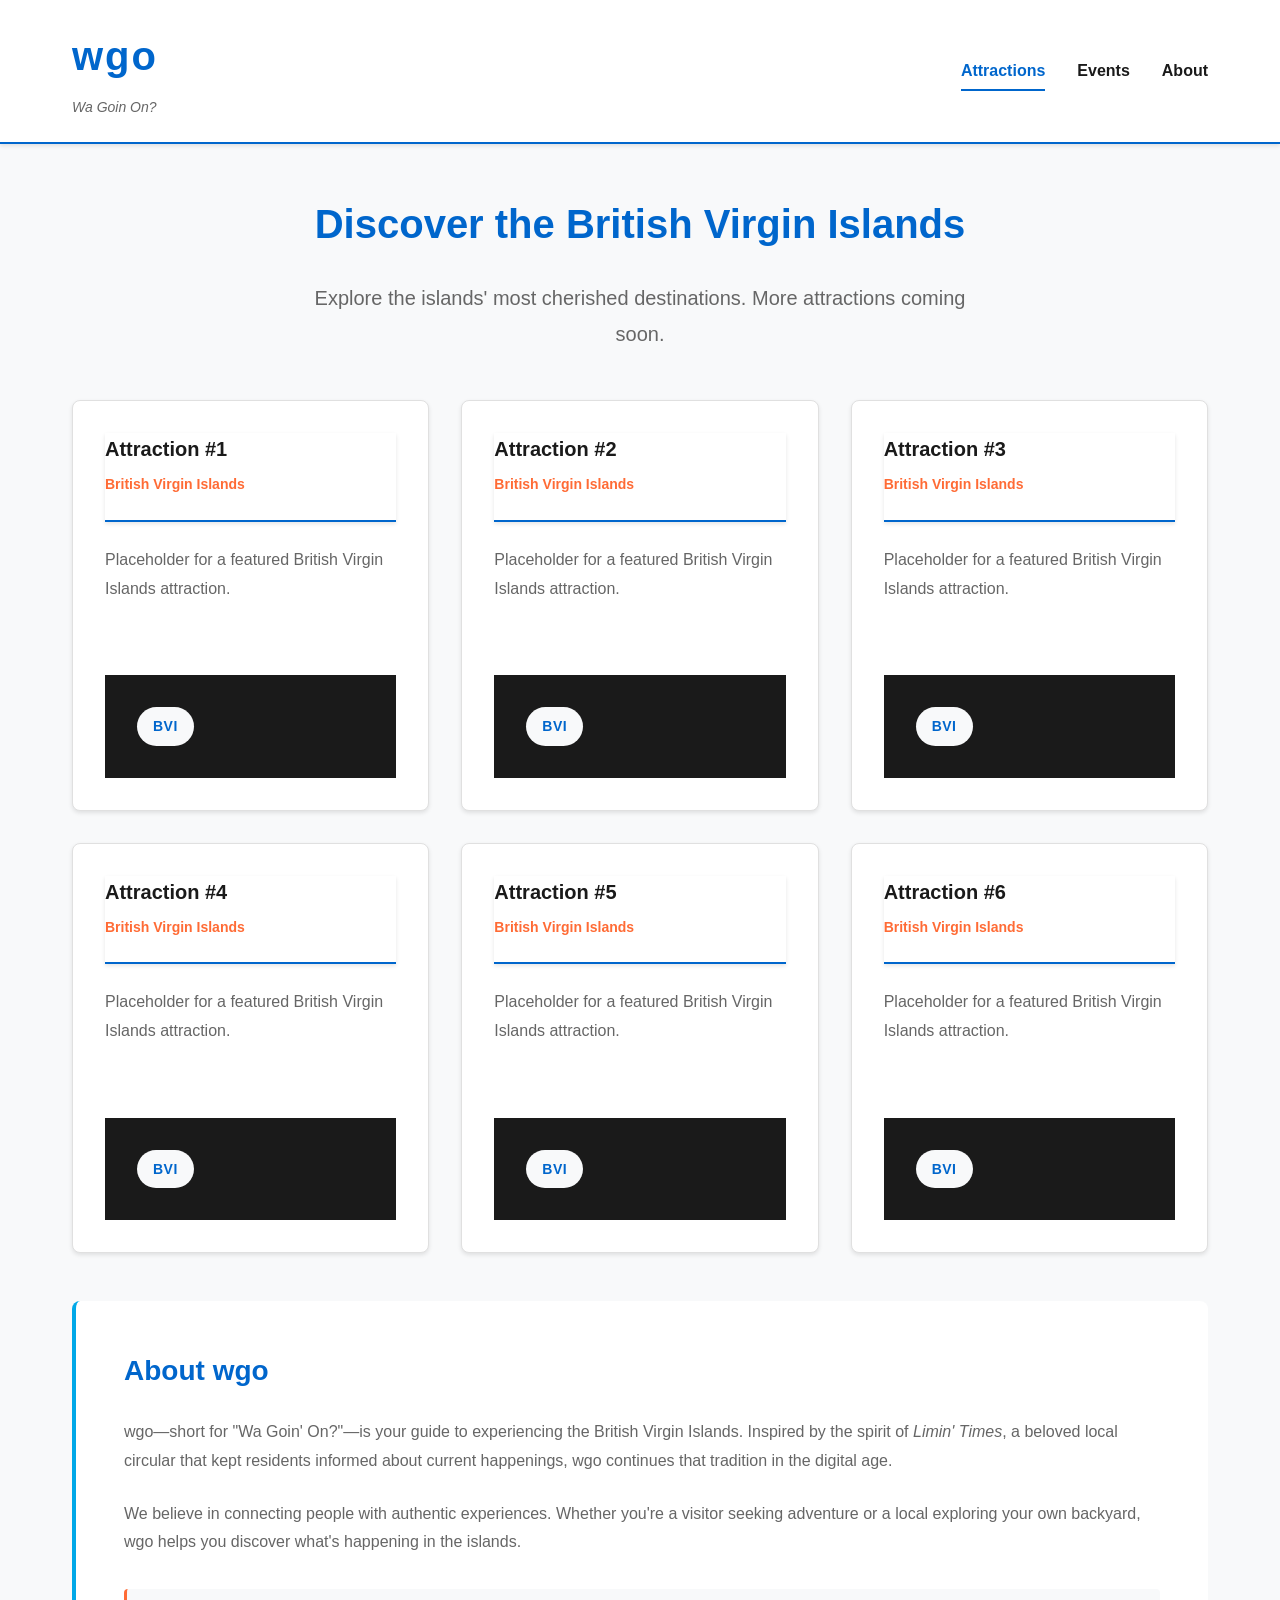
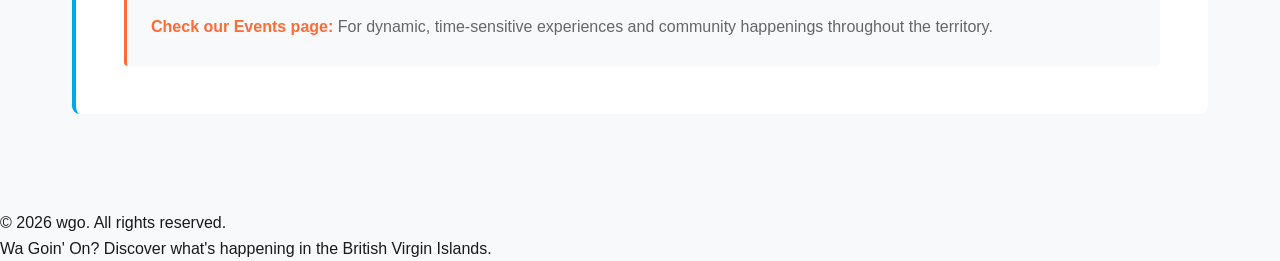
==== attractions.html @ 93daf32e "[Feature] Add bulletin board grid styling. [Refactor] Format HTML and CSS. [Docs] Add documentation " ====
<!DOCTYPE html>
<html lang="en">

<head>
  <meta charset="UTF-8">
  <meta name="viewport" content="width=device-width, initial-scale=1.0">
  <meta name="description"
    content="Wa Goin' On? Discover where to go next in The Virgin Islands.">
  <title>Where You Wan Go?</title>
  <link rel="stylesheet" href="styles.css">
</head>

<body>
  <header role="banner">
    <div class="header-container">
      <div class="branding">
        <h1>wgo</h1>
        <p class="tagline">Wa Goin On?</p>
      </div>
      <nav role="navigation" aria-label="Main navigation">
        <ul>
          <li><a href="#attractions" class="active">Attractions</a></li>
          <li><a href="index.html">Events</a></li>
          <li><a href="#about">About</a></li>
        </ul>
      </nav>
    </div>
  </header>

  <main>
    <section id="attractions" aria-labelledby="attractions-heading">
      <div class="section-header">
        <h2 id="attractions-heading">Discover the British Virgin Islands</h2>
        <p class="section-intro">Explore the islands' most cherished destinations. More attractions coming soon.</p>
      </div>

      <div class="articles-grid">
        <article class="attraction-card">
          <header>
            <h3>Attraction #1</h3>
            <p class="location">British Virgin Islands</p>
          </header>
          <p class="description">Placeholder for a featured British Virgin Islands attraction.</p>
          <footer class="card-meta">
            <span class="category">BVI</span>
          </footer>
        </article>

        <article class="attraction-card">
          <header>
            <h3>Attraction #2</h3>
            <p class="location">British Virgin Islands</p>
          </header>
          <p class="description">Placeholder for a featured British Virgin Islands attraction.</p>
          <footer class="card-meta">
            <span class="category">BVI</span>
          </footer>
        </article>

        <article class="attraction-card">
          <header>
            <h3>Attraction #3</h3>
            <p class="location">British Virgin Islands</p>
          </header>
          <p class="description">Placeholder for a featured British Virgin Islands attraction.</p>
          <footer class="card-meta">
            <span class="category">BVI</span>
          </footer>
        </article>

        <article class="attraction-card">
          <header>
            <h3>Attraction #4</h3>
            <p class="location">British Virgin Islands</p>
          </header>
          <p class="description">Placeholder for a featured British Virgin Islands attraction.</p>
          <footer class="card-meta">
            <span class="category">BVI</span>
          </footer>
        </article>

        <article class="attraction-card">
          <header>
            <h3>Attraction #5</h3>
            <p class="location">British Virgin Islands</p>
          </header>
          <p class="description">Placeholder for a featured British Virgin Islands attraction.</p>
          <footer class="card-meta">
            <span class="category">BVI</span>
          </footer>
        </article>

        <article class="attraction-card">
          <header>
            <h3>Attraction #6</h3>
            <p class="location">British Virgin Islands</p>
          </header>
          <p class="description">Placeholder for a featured British Virgin Islands attraction.</p>
          <footer class="card-meta">
            <span class="category">BVI</span>
          </footer>
        </article>
      </div>
    </section>

    <section id="about" aria-labelledby="about-heading" class="about-section">
      <div class="about-content">
        <h2 id="about-heading">About wgo</h2>
        <p>wgo—short for "Wa Goin' On?"—is your guide to experiencing the British Virgin Islands. Inspired by the spirit
          of <em>Limin' Times</em>, a beloved local circular that kept residents informed about current happenings, wgo
          continues that tradition in the digital age.</p>
        <p>We believe in connecting people with authentic experiences. Whether you're a visitor seeking adventure or a
          local exploring your own backyard, wgo helps you discover what's happening in the islands.</p>
        <p class="future-note"><strong>Check our Events page:</strong> For dynamic, time-sensitive experiences and
          community happenings throughout the territory.</p>
      </div>
    </section>
  </main>

  <footer role="contentinfo">
    <div class="footer-content">
      <p>&copy; 2026 wgo. All rights reserved.</p>
      <p class="footer-note">Wa Goin' On? Discover what's happening in the British Virgin Islands.</p>
    </div>
  </footer>
</body>

</html>
---- styles.css ----
/* ============================================
   WGO - Attractions Blog Hub
   Accessible, Semantic HTML Styling
   ============================================ */

:root {
  --primary-color: #0066cc;
  --secondary-color: #00a8e8;
  --accent-color: #ff6b35;
  --bg-light: #f8f9fa;
  --bg-white: #ffffff;
  --text-dark: #1a1a1a;
  --text-muted: #666666;
  --border-color: #e0e0e0;
  --shadow-sm: 0 2px 4px rgba(0, 0, 0, 0.1);
  --shadow-md: 0 4px 8px rgba(0, 0, 0, 0.15);
  --transition: all 0.3s ease;

  --spacing-xs: 0.5rem;
  --spacing-sm: 1rem;
  --spacing-md: 1.5rem;
  --spacing-lg: 2rem;
  --spacing-xl: 3rem;

  --font-size-sm: 0.875rem;
  --font-size-base: 1rem;
  --font-size-lg: 1.25rem;
  --font-size-xl: 1.75rem;
  --font-size-2xl: 2.5rem;

  --breakpoint-sm: 480px;
  --breakpoint-md: 768px;
  --breakpoint-lg: 1024px;
  --breakpoint-xl: 1440px;
}

/* ============================================
   GLOBAL RESET & BASE STYLES
   ============================================ */

*,
*::before,
*::after {
  margin: 0;
  padding: 0;
  box-sizing: border-box;
}

html {
  scroll-behavior: smooth;
}

body {
  font-family: -apple-system, BlinkMacSystemFont, "Segoe UI", Roboto, "Helvetica Neue", Arial, sans-serif;
  font-size: var(--font-size-base);
  line-height: 1.6;
  color: var(--text-dark);
  background-color: var(--bg-light);
}

/* Focus visible for keyboard navigation (accessibility) */
:focus-visible {
  outline: 3px solid var(--accent-color);
  outline-offset: 2px;
}

/* ============================================
   HEADER & NAVIGATION
   ============================================ */

header {
  background-color: var(--bg-white);
  border-bottom: 2px solid var(--primary-color);
  position: sticky;
  top: 0;
  z-index: 100;
  box-shadow: var(--shadow-sm);
}

.header-container {
  max-width: 1200px;
  margin: 0 auto;
  padding: var(--spacing-md) var(--spacing-lg);
  display: flex;
  justify-content: space-between;
  align-items: center;
  gap: var(--spacing-xl);
}

.branding h1 {
  font-size: var(--font-size-2xl);
  color: var(--primary-color);
  font-weight: 800;
  letter-spacing: 2px;
  margin-bottom: var(--spacing-xs);
}

.branding .tagline {
  font-size: var(--font-size-sm);
  color: var(--text-muted);
  font-style: italic;
  margin: 0;
}

nav ul {
  list-style: none;
  display: flex;
  gap: var(--spacing-lg);
  align-items: center;
}

nav a {
  text-decoration: none;
  color: var(--text-dark);
  font-weight: 600;
  transition: var(--transition);
  position: relative;
  padding: var(--spacing-xs) 0;
}

nav a:hover {
  color: var(--primary-color);
}

nav a.active {
  color: var(--primary-color);
}

nav a::after {
  content: '';
  position: absolute;
  bottom: -4px;
  left: 0;
  width: 0;
  height: 2px;
  background-color: var(--primary-color);
  transition: var(--transition);
}

nav a:hover::after,
nav a.active::after {
  width: 100%;
}

/* ============================================
   MAIN CONTENT
   ============================================ */

main {
  max-width: 1200px;
  margin: 0 auto;
  padding: var(--spacing-xl) var(--spacing-lg);

  /* ============================================
   SECTION STYLING
   ============================================ */

  section {
    margin-bottom: var(--spacing-xl);
  }

  .section-header {
    text-align: center;
    margin-bottom: var(--spacing-xl);
  }

  .section-header h2 {
    font-size: var(--font-size-2xl);
    color: var(--primary-color);
    margin-bottom: var(--spacing-md);
  }

  .section-intro {
    font-size: var(--font-size-lg);
    color: var(--text-muted);
    max-width: 700px;
    margin: 0 auto;
    line-height: 1.8;
  }

  /* ============================================
   ARTICLES GRID LAYOUT (Marketing-Focused)
   ============================================ */

  .articles-grid {
    display: grid;
    grid-template-columns: repeat(auto-fit, minmax(320px, 1fr));
    gap: var(--spacing-lg);
    margin-bottom: var(--spacing-xl);
  }

  @media (min-width: var(--breakpoint-md)) {
    .articles-grid {
      grid-template-columns: repeat(2, 1fr);
    }
  }

  @media (min-width: var(--breakpoint-lg)) {
    .articles-grid {
      grid-template-columns: repeat(3, 1fr);
    }
  }

  body.horizontal-scroll-container {
    display: flex;
    align-items: center;
    height: 100vh;
  }

  /* ============================================
   ATTRACTION CARDS
   ============================================ */

  .attraction-card {
    background-color: var(--bg-white);
    border: 1px solid var(--border-color);
    border-radius: 8px;
    padding: var(--spacing-lg);
    display: flex;
    flex-direction: column;
    transition: var(--transition);
    box-shadow: var(--shadow-sm);
    cursor: pointer;
  }

  .attraction-card:hover {
    transform: translateY(-4px);
    box-shadow: var(--shadow-md);
    border-color: var(--secondary-color);
  }

  .attraction-card header {
    border-bottom: 2px solid var(--primary-color);
    padding-bottom: var(--spacing-md);
    margin-bottom: var(--spacing-md);
  }

  .attraction-card h3 {
    font-size: var(--font-size-lg);
    color: var(--text-dark);
    margin-bottom: var(--spacing-xs);
  }

  .attraction-card .location {
    font-size: var(--font-size-sm);
    color: var(--accent-color);
    font-weight: 600;
    margin: 0;
  }

  .attraction-card .description {
    flex-grow: 1;
    color: var(--text-muted);
    margin-bottom: var(--spacing-md);
    line-height: 1.8;
  }

  .card-meta {
    display: flex;
    gap: var(--spacing-sm);
    flex-wrap: wrap;
  }

  .category {
    display: inline-block;
    background-color: var(--bg-light);
    color: var(--primary-color);
    font-size: var(--font-size-sm);
    font-weight: 600;
    padding: var(--spacing-xs) var(--spacing-sm);
    border-radius: 20px;
    text-transform: uppercase;
    letter-spacing: 0.5px;
  }

  /* ============================================
   ABOUT SECTION
   ============================================ */

  .about-section {
    background-color: var(--bg-white);
    padding: var(--spacing-xl);
    border-radius: 8px;
    border-left: 4px solid var(--secondary-color);
  }

  .about-content h2 {
    font-size: var(--font-size-xl);
    color: var(--primary-color);
    margin-bottom: var(--spacing-md);
  }

  .about-content p {
    margin-bottom: var(--spacing-md);
    line-height: 1.8;
    color: var(--text-muted);
  }

  .about-content p:last-child {
    margin-bottom: 0;
  }

  .future-note {
    background-color: var(--bg-light);
    padding: var(--spacing-md);
    border-radius: 4px;
    border-left: 3px solid var(--accent-color);
    margin-top: var(--spacing-lg);
  }

  .future-note strong {
    color: var(--accent-color);
  }

  /* ============================================
   EVENT CARDS (Events Page)
   ============================================ */

  .event-card {
    background-color: var(--bg-white);
    border: 1px solid var(--border-color);
    border-radius: 8px;
    padding: var(--spacing-lg);
    display: flex;
    flex-direction: column;
    transition: var(--transition);
    box-shadow: var(--shadow-sm);
  }

  .event-card.featured {
    border-left: 4px solid var(--accent-color);
  }

  .event-card:hover {
    transform: translateY(-4px);
    box-shadow: var(--shadow-md);
    border-color: var(--secondary-color);
  }

  .event-card header {
    border-bottom: 2px solid var(--primary-color);
    padding-bottom: var(--spacing-md);
    margin-bottom: var(--spacing-md);
  }

  .event-card .event-status {
    font-size: var(--font-size-sm);
    color: var(--accent-color);
    font-weight: 600;
    margin-bottom: var(--spacing-xs);
    text-transform: uppercase;
    letter-spacing: 0.5px;
  }

  .event-card h3 {
    font-size: var(--font-size-lg);
    color: var(--text-dark);
    margin: 0;
  }

  .event-card .description {
    flex-grow: 1;
    color: var(--text-muted);
    margin-bottom: var(--spacing-md);
    line-height: 1.8;
  }

  .feature-list {
    list-style: none;
    padding: 0;
    margin: var(--spacing-md) 0;
  }

  .feature-list li {
    padding: var(--spacing-xs) 0 var(--spacing-xs) var(--spacing-lg);
    position: relative;
    color: var(--text-muted);
  }

  .feature-list li::before {
    content: '✓';
    position: absolute;
    left: 0;
    color: var(--secondary-color);
    font-weight: bold;
  }

  /* ============================================
   SUBSCRIBE SECTION
   ============================================ */

  .subscribe-section {
    background: linear-gradient(135deg, var(--primary-color), var(--secondary-color));
    color: white;
    padding: var(--spacing-xl);
    border-radius: 8px;
    text-align: center;
    margin: var(--spacing-xl) 0;
  }

  .subscribe-content h2 {
    font-size: var(--font-size-xl);
    color: white;
    margin-bottom: var(--spacing-md);
  }

  .subscribe-content p {
    font-size: var(--font-size-lg);
    margin-bottom: var(--spacing-lg);
    opacity: 0.95;
  }

  .subscribe-form {
    display: flex;
    gap: var(--spacing-sm);
    max-width: 500px;
    margin: 0 auto;
    flex-wrap: wrap;
    justify-content: center;
  }

  .subscribe-form input {
    flex: 1;
    min-width: 200px;
    padding: var(--spacing-md);
    border: none;
    border-radius: 4px;
    font-size: var(--font-size-base);
    font-family: inherit;
  }

  .subscribe-form input:focus-visible {
    outline: 3px solid var(--accent-color);
    outline-offset: 2px;
  }

  .btn-primary {
    padding: var(--spacing-md) var(--spacing-lg);
    background-color: var(--accent-color);
    color: white;
    border: none;
    border-radius: 4px;
    font-size: var(--font-size-base);
    font-weight: 600;
    cursor: pointer;
    transition: var(--transition);
    text-transform: uppercase;
    letter-spacing: 0.5px;
  }

  .btn-primary:hover {
    background-color: #e85a2a;
    transform: translateY(-2px);
  }

  .btn-primary:active {
    transform: translateY(0);
  }

  /* Screenreader only content */
  .sr-only {
    position: absolute;
    width: 1px;
    height: 1px;
    padding: 0;
    margin: -1px;
    overflow: hidden;
    clip: rect(0, 0, 0, 0);
    white-space: nowrap;
    border-width: 0;
  }

  /* ============================================
   FOOTER
   ============================================ */

  footer {
    background-color: var(--text-dark);
    color: var(--bg-white);
    padding: var(--spacing-lg);
    margin-top: var(--spacing-xl);
    text-align: center;
  }

  .footer-content p {
    margin: var(--spacing-xs) 0;
  }

  .footer-note {
    font-size: var(--font-size-sm);
    opacity: 0.8;
    font-style: italic;
  }

  /* ============================================
   RESPONSIVE DESIGN
   ============================================ */

  @media (max-width: var(--breakpoint-md)) {
    .header-container {
      flex-direction: column;
      gap: var(--spacing-md);
      text-align: center;
    }

    nav ul {
      flex-direction: column;
      gap: var(--spacing-md);
    }

    main {
      padding: var(--spacing-lg) var(--spacing-md);
    }

    .section-header h2 {
      font-size: var(--font-size-xl);
    }

    .articles-grid {
      grid-template-columns: 1fr;
    }
  }

  .horizontal-scroll-container {
    display: flex;
    overflow-x: auto;
  }

  .horizontal-scroll-container img {
    margin-right: 15px;
    height: 60vh;
  }

  .horizontal-scroll-container::-webkit-scrollbar {
    display: none;
  }

  /* ============================================
   ACCESSIBILITY ENHANCEMENTS
   ============================================ */

  /* Skip to main content link */
  .skip-to-main {
    position: absolute;
    top: -40px;
    left: 0;
    background-color: var(--primary-color);
    color: white;
    padding: var(--spacing-sm);
    text-decoration: none;
    z-index: 100;
  }

  .skip-to-main:focus {
    top: 0;
  }

  /* Enhanced focus states */
  button:focus-visible,
  a:focus-visible {
    outline: 3px solid var(--accent-color);
    outline-offset: 2px;
  }

  /* Reduced motion preference */
  @media (prefers-reduced-motion: reduce) {
    * {
      animation-duration: 0.01ms !important;
      animation-iteration-count: 1 !important;
      transition-duration: 0.01ms !important;
    }
  }

  /* High contrast mode support */
  @media (prefers-contrast: more) {
    .attraction-card {
      border-width: 2px;
    }

    nav a {
      font-weight: 700;
    }
  }

  /* ============================================
   PRINT STYLES
   ============================================ */

  @media print {

    header,
    footer {
      display: none;
    }

    body {
      background-color: white;
    }

    .attraction-card {
      page-break-inside: avoid;
    }
  }

  /* ============================================
   BULLETIN BOARD STYLES
   ============================================ */

  .bulletin-board {
    display: grid;
    grid-template-columns: repeat(auto-fill, minmax(280px, 1fr));
    gap: var(--spacing-lg);
    margin-top: var(--spacing-lg);
  }

  .bulletin-card {
    background: linear-gradient(135deg, #ffffff 0%, #f5f7fa 100%);
    border: 3px solid var(--primary-color);
    border-radius: 8px;
    padding: 0;
    overflow: hidden;
    transition: var(--transition);
    cursor: pointer;
    display: flex;
    flex-direction: column;
    box-shadow: var(--shadow-md);
  }

  .bulletin-card:hover {
    transform: translateY(-4px);
    box-shadow: 0 8px 16px rgba(0, 102, 204, 0.2);
    border-color: var(--accent-color);
  }

  .bulletin-card .card-header {
    background: linear-gradient(90deg, var(--primary-color), var(--secondary-color));
    padding: var(--spacing-sm);
    color: white;
    display: flex;
    justify-content: space-between;
    align-items: center;
    min-height: 50px;
  }

  .bulletin-card .event-label {
    display: inline-block;
    background: var(--accent-color);
    color: white;
    padding: var(--spacing-xs) var(--spacing-sm);
    border-radius: 4px;
    font-size: var(--font-size-sm);
    font-weight: 600;
    text-transform: uppercase;
    letter-spacing: 0.5px;
  }

  .bulletin-card .card-content {
    padding: var(--spacing-md);
    flex-grow: 1;
  }

  .bulletin-card h3 {
    font-size: var(--font-size-lg);
    color: var(--text-dark);
    margin-bottom: var(--spacing-sm);
    line-height: 1.3;
  }

  .bulletin-card .event-meta {
    font-size: var(--font-size-sm);
    color: var(--text-muted);
    margin-bottom: var(--spacing-sm);
    font-weight: 500;
  }

  .bulletin-card .event-description {
    font-size: var(--font-size-sm);
    color: var(--text-dark);
    line-height: 1.5;
    margin-top: var(--spacing-sm);
  }

  .bulletin-card .card-footer {
    background-color: rgba(0, 102, 204, 0.05);
    padding: var(--spacing-sm) var(--spacing-md);
    border-top: 1px solid var(--border-color);
    display: flex;
    justify-content: space-between;
    align-items: center;
  }

  .bulletin-card .event-date {
    font-size: var(--font-size-sm);
    color: var(--text-muted);
    font-weight: 500;
  }

  .post-event-section {
    background: linear-gradient(135deg, var(--bg-light) 0%, rgba(0, 168, 232, 0.05) 100%);
    border: 2px dashed var(--primary-color);
    border-radius: 8px;
    padding: var(--spacing-xl);
    margin-top: var(--spacing-xl);
    text-align: center;
  }

  .post-event-content h2 {
    color: var(--primary-color);
    margin-bottom: var(--spacing-md);
    font-size: var(--font-size-xl);
  }

  .post-event-content p {
    margin-bottom: var(--spacing-md);
    color: var(--text-dark);
    font-size: var(--font-size-base);
  }

  .post-cta {
    color: var(--accent-color);
    font-weight: 600;
  }

  /* Bulletin Board - Tablet Responsiveness */
  @media (min-width: var(--breakpoint-md)) {
    .bulletin-board {
      grid-template-columns: repeat(auto-fill, minmax(300px, 1fr));
    }
  }

  /* Bulletin Board - Desktop Responsiveness */
  @media (min-width: var(--breakpoint-lg)) {
    .bulletin-board {
      grid-template-columns: repeat(auto-fill, minmax(320px, 1fr));
    }
  }
}
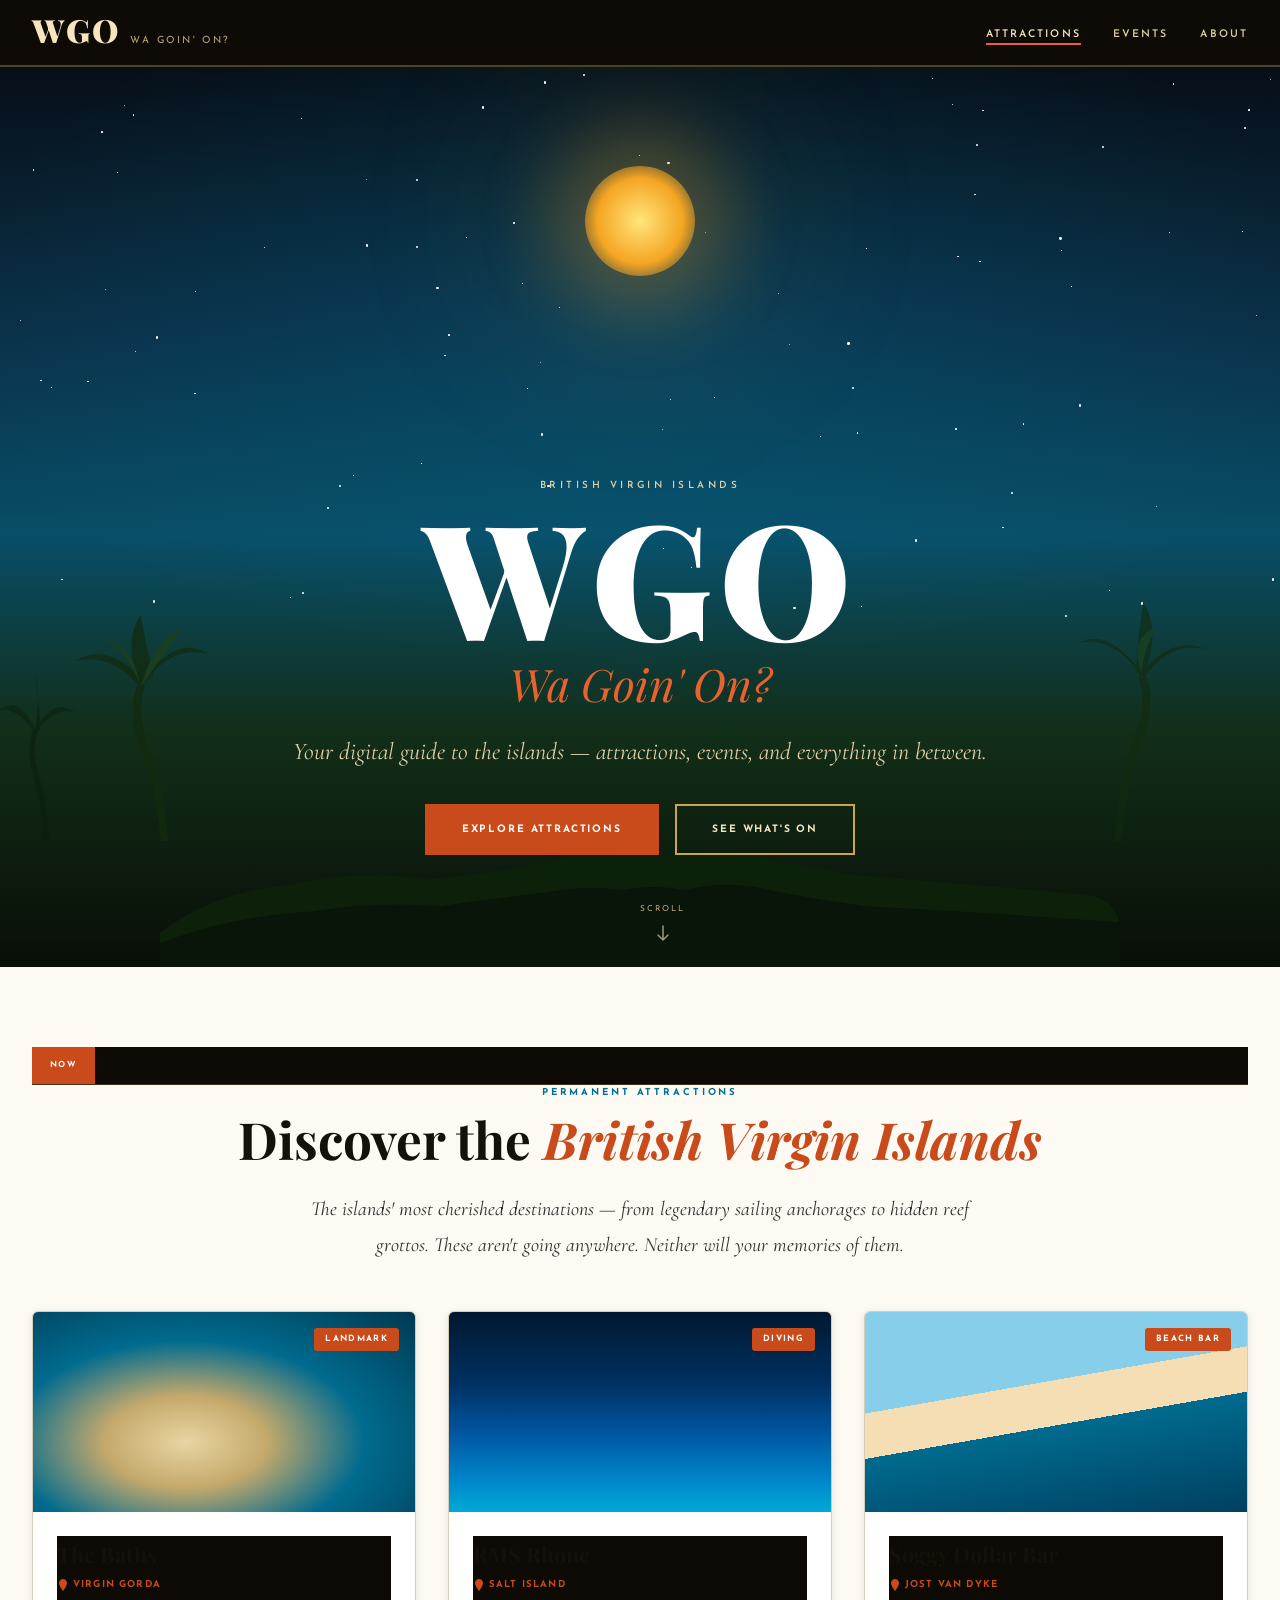
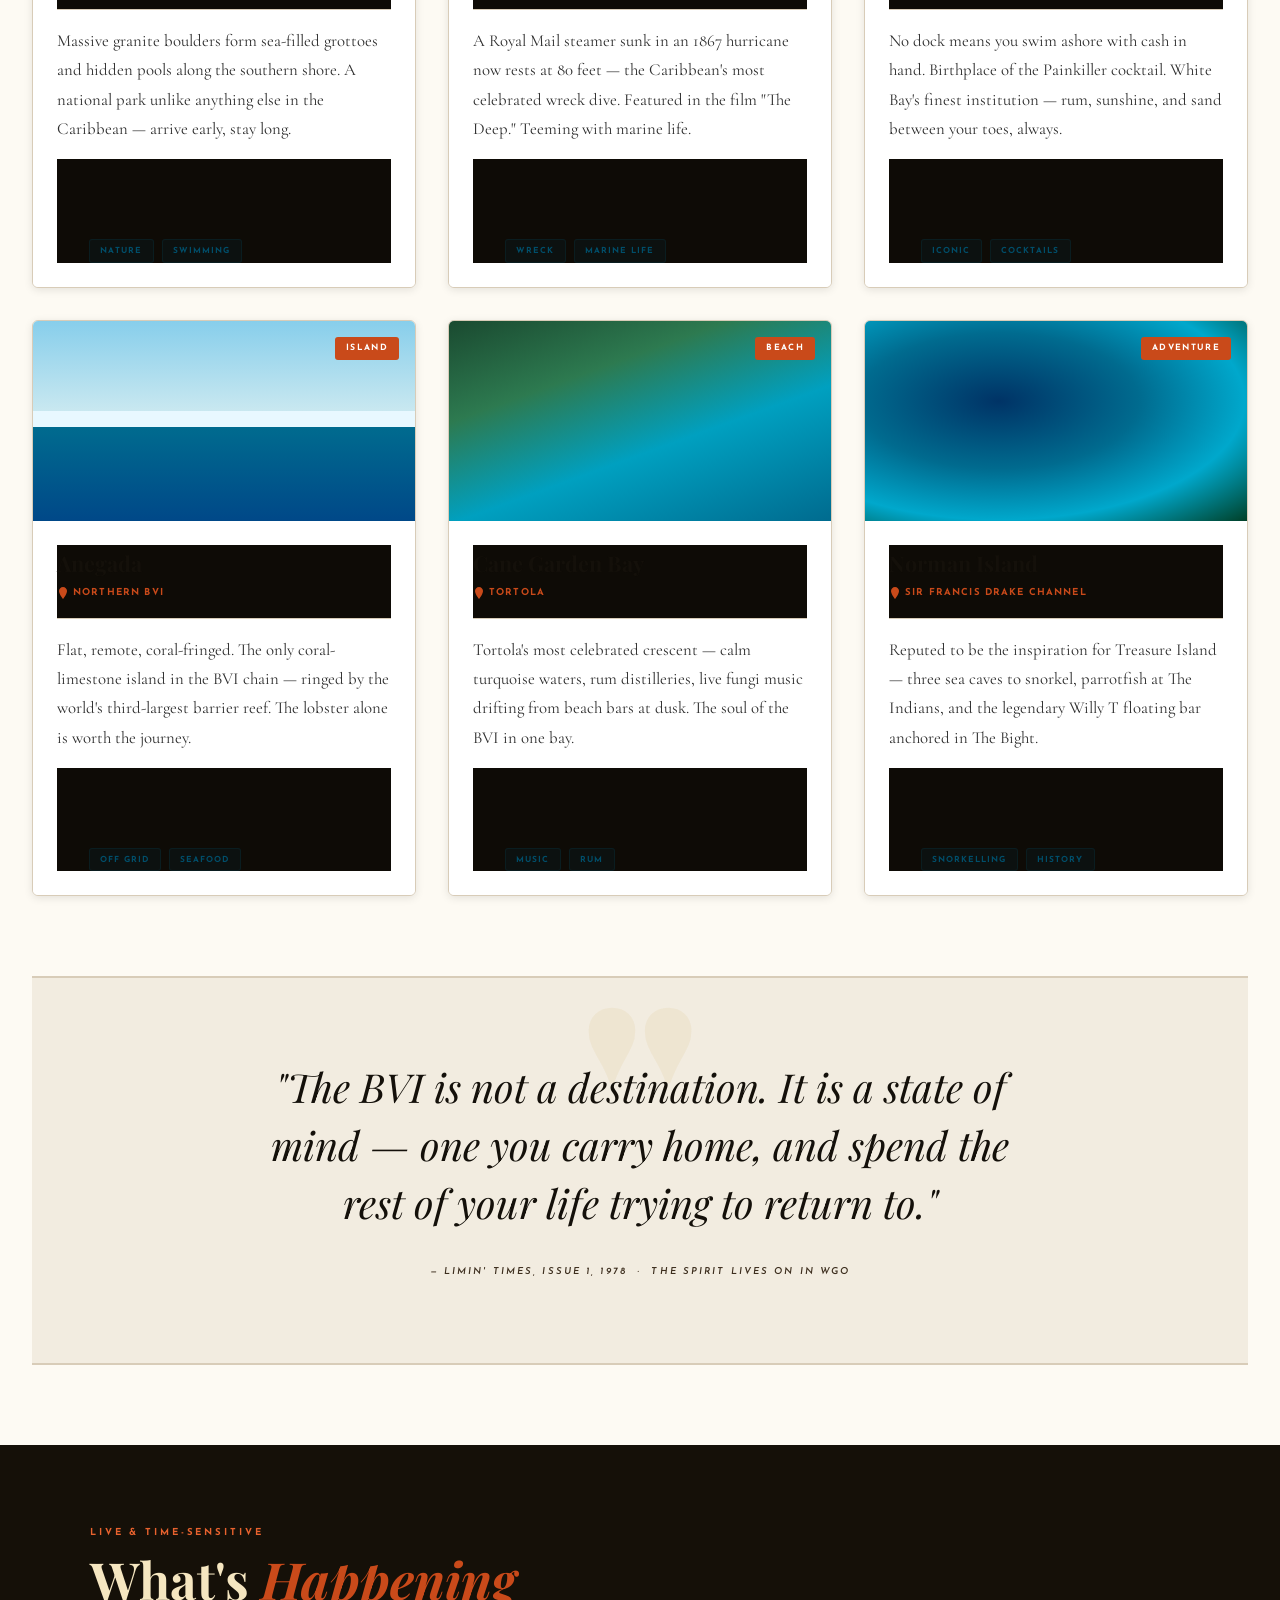
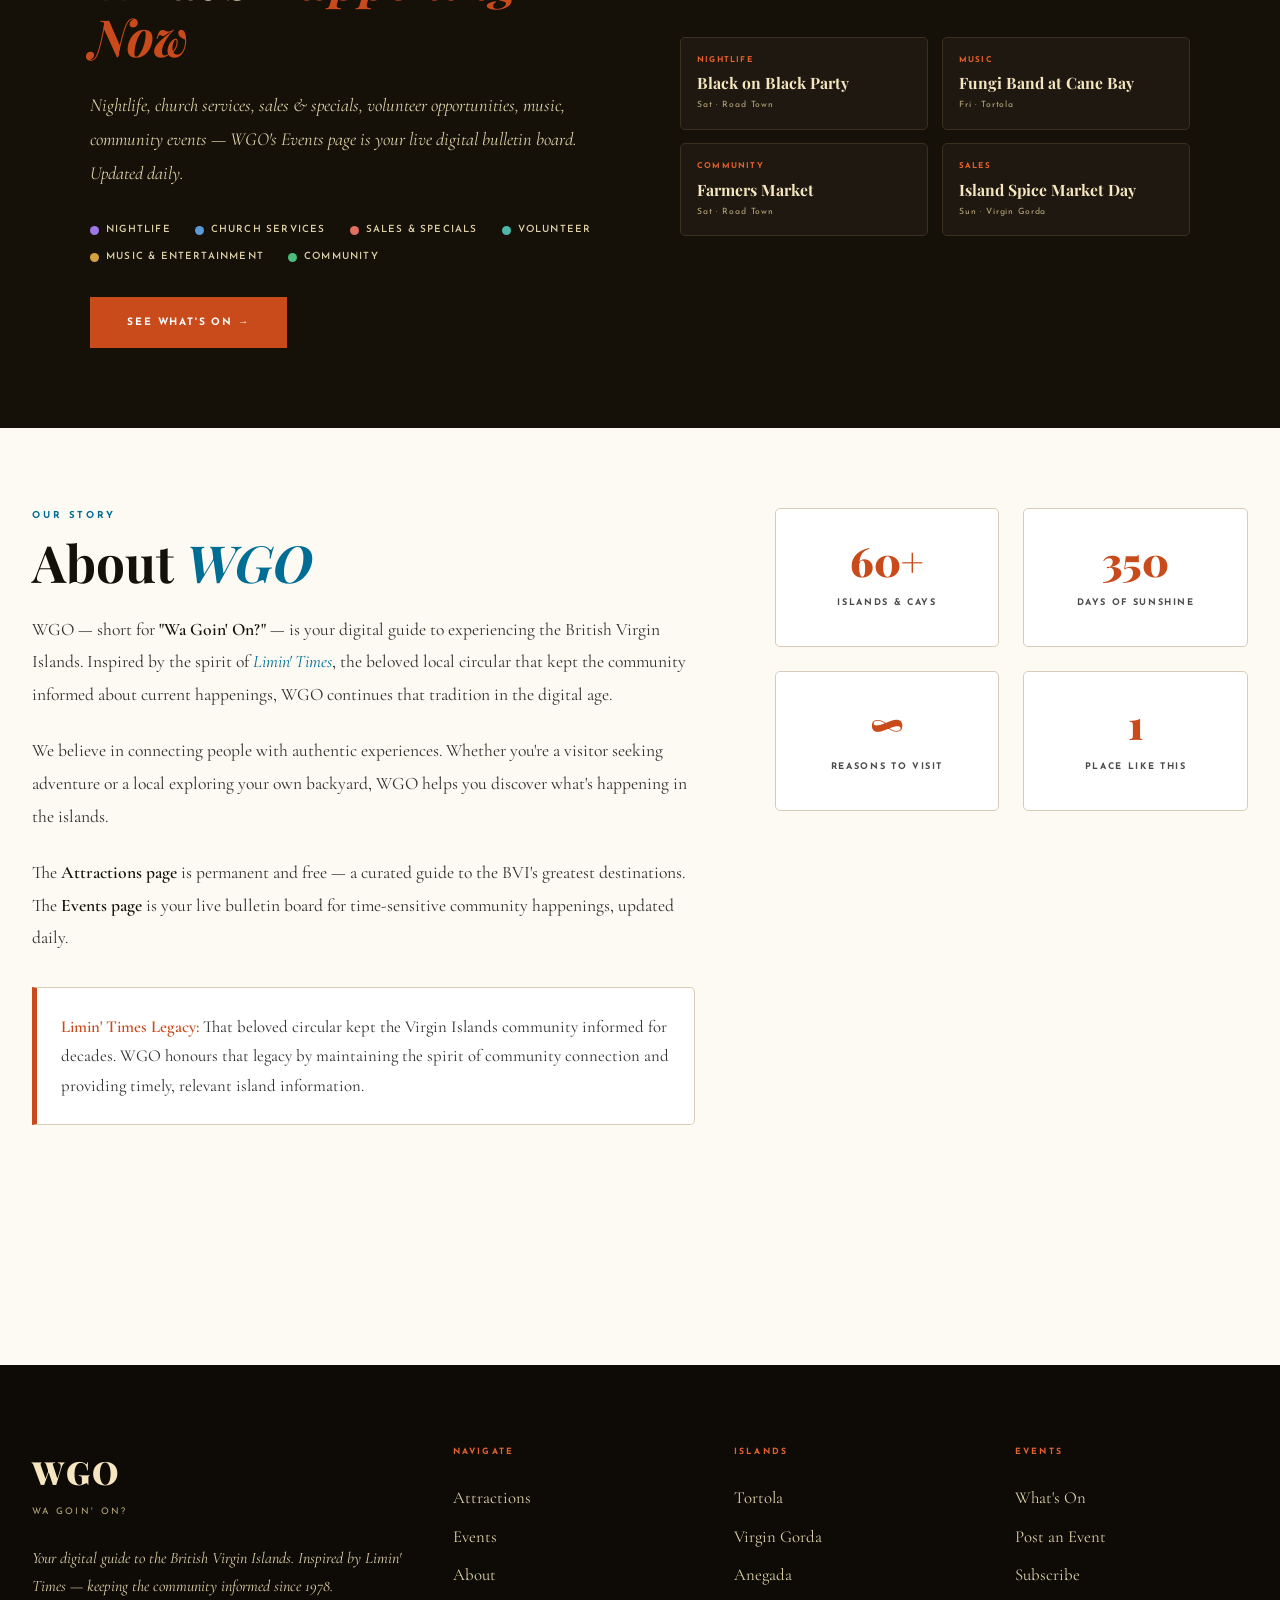
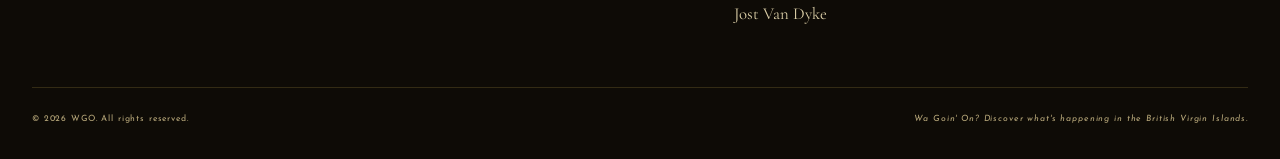
==== commit 39447e92: "Update attractions.html" ====
--- a/attractions.html
+++ b/attractions.html
@@ -1,128 +1,1666 @@
 <!DOCTYPE html>
 <html lang="en">
-
 <head>
   <meta charset="UTF-8">
   <meta name="viewport" content="width=device-width, initial-scale=1.0">
-  <meta name="description"
-    content="Wa Goin' On? Discover where to go next in The Virgin Islands.">
-  <title>Where You Wan Go?</title>
-  <link rel="stylesheet" href="styles.css">
+  <meta name="description" content="WGO — Wa Goin' On? Your digital guide to attractions and events in the British Virgin Islands.">
+  <title>WGO — Wa Goin' On? | British Virgin Islands</title>
+  <link href="https://fonts.googleapis.com/css2?family=Playfair+Display:ital,wght@0,700;0,900;1,400;1,700&family=Cormorant+Garamond:ital,wght@0,300;0,400;0,600;1,300;1,400&family=Josefin+Sans:wght@100;300;400;600&display=swap" rel="stylesheet">
+  <style>
+/* ============================================
+   WGO — Wa Goin' On?
+   British Virgin Islands Digital Guide
+   Reworked: High-contrast, legible palette
+   ============================================ */
+
+/* ============================================
+   DESIGN TOKENS
+   ============================================ */
+:root {
+  /* Brand palette — bolder, higher contrast */
+  --ocean:        #004e6a;   /* darker teal for text on light */
+  --ocean-mid:    #006d94;
+  --ocean-light:  #008db8;
+  --sand:         #f5e6c0;   /* lighter for dark bg text */
+  --sand-dark:    #c9a84c;   /* warmer gold for accents */
+  --coral:        #c94a1a;   /* deeper coral — passes AA on white */
+  --coral-light:  #e8622e;
+  --rum:          #6b1f05;
+  --palm:         #1e4d1c;
+  --ivory:        #fdfaf3;   /* page background */
+  --ink:          #14100a;   /* near-black for headings */
+  --mid:          #3d2e1e;
+
+  /* Category colours — all AA-rated on white/light */
+  --cat-nightlife:  #5b2da0;
+  --cat-music:      #8a5a00;
+  --cat-community:  #145c35;
+  --cat-church:     #0f4d88;
+  --cat-sales:      #8c1f16;
+  --cat-volunteer:  #145c50;
+
+  /* Light-section text */
+  --text-dark:    #141414;   /* headings, primary text */
+  --text-body:    #2e2e2e;   /* body copy — boosted from #5a5a5a */
+  --text-muted:   #4a4a4a;   /* secondary text — boosted from muted greys */
+
+  /* Dark-section text */
+  --on-dark:      #f5e6c0;   /* primary text on dark bg */
+  --on-dark-body: #ddd0a8;   /* body text on dark bg */
+  --on-dark-muted:#b8a87a;   /* muted text on dark bg */
+
+  /* Surfaces */
+  --bg-page:      #fdfaf3;   /* ivory page */
+  --bg-card:      #ffffff;   /* white cards */
+  --bg-subtle:    #f2ece0;   /* light section tint */
+  --bg-dark:      #151008;   /* dark sections */
+  --bg-dark-card: #1f1810;   /* cards inside dark sections */
+
+  /* Borders */
+  --border-light: #d8ccb8;   /* visible on light bg */
+  --border-dark:  #3a3020;   /* visible on dark bg */
+
+  /* Shadows */
+  --shadow-sm:  0 2px 8px rgba(0,0,0,0.10);
+  --shadow-md:  0 6px 20px rgba(0,0,0,0.16);
+  --shadow-lg:  0 12px 40px rgba(0,0,0,0.22);
+
+  /* Spacing */
+  --sp-xs: 0.5rem;
+  --sp-sm: 1rem;
+  --sp-md: 1.5rem;
+  --sp-lg: 2rem;
+  --sp-xl: 3rem;
+  --sp-2xl: 5rem;
+
+  /* Type scale */
+  --fs-xs:   0.75rem;
+  --fs-sm:   0.875rem;
+  --fs-base: 1rem;
+  --fs-lg:   1.25rem;
+  --fs-xl:   1.75rem;
+  --fs-2xl:  2.5rem;
+  --fs-3xl:  3.5rem;
+
+  --ease: all 0.3s ease;
+}
+
+/* ============================================
+   RESET & BASE
+   ============================================ */
+*, *::before, *::after { margin: 0; padding: 0; box-sizing: border-box; }
+html { scroll-behavior: smooth; }
+
+body {
+  font-family: 'Cormorant Garamond', Georgia, serif;
+  font-size: var(--fs-base);
+  line-height: 1.7;
+  color: var(--text-dark);
+  background: var(--bg-page);
+  overflow-x: hidden;
+}
+
+:focus-visible {
+  outline: 3px solid var(--coral);
+  outline-offset: 3px;
+  border-radius: 2px;
+}
+
+.sr-only {
+  position: absolute; width: 1px; height: 1px;
+  padding: 0; margin: -1px; overflow: hidden;
+  clip: rect(0,0,0,0); white-space: nowrap; border: 0;
+}
+
+.skip-to-main {
+  position: absolute; top: -60px; left: var(--sp-sm);
+  background: var(--coral); color: #fff;
+  padding: var(--sp-xs) var(--sp-md);
+  font-family: 'Josefin Sans', sans-serif;
+  font-size: var(--fs-xs); font-weight: 600;
+  letter-spacing: 0.1em; text-decoration: none;
+  z-index: 999; border-radius: 0 0 4px 4px;
+  transition: top 0.2s;
+}
+.skip-to-main:focus { top: 0; }
+
+/* ============================================
+   HEADER & NAV
+   ============================================ */
+header {
+  background: #0e0b06;
+  border-bottom: 2px solid rgba(201,168,76,0.35);
+  position: sticky; top: 0; z-index: 200;
+}
+
+.header-container {
+  max-width: 1280px; margin: 0 auto;
+  padding: 0.9rem var(--sp-lg);
+  display: flex; justify-content: space-between; align-items: center;
+}
+
+.logo-link {
+  text-decoration: none;
+  display: flex; align-items: baseline; gap: 0.65rem;
+}
+
+.logo-wgo {
+  font-family: 'Playfair Display', serif;
+  font-size: 2rem; font-weight: 900;
+  color: var(--sand);            /* #f5e6c0 on #0e0b06 — 13:1 contrast */
+  letter-spacing: 0.06em;
+  line-height: 1;
+}
+
+.logo-tag {
+  font-family: 'Josefin Sans', sans-serif;
+  font-size: 0.62rem; font-weight: 400;
+  letter-spacing: 0.25em; text-transform: uppercase;
+  color: var(--on-dark-muted);   /* #b8a87a on dark — 5.5:1 */
+}
+
+nav[role="navigation"] ul {
+  list-style: none; display: flex; gap: var(--sp-lg); align-items: center;
+}
+
+nav[role="navigation"] a {
+  font-family: 'Josefin Sans', sans-serif;
+  font-size: 0.66rem; font-weight: 600;
+  letter-spacing: 0.2em; text-transform: uppercase;
+  color: var(--on-dark-body);    /* #ddd0a8 on dark — 8:1 */
+  text-decoration: none;
+  padding-bottom: 3px;
+  border-bottom: 2px solid transparent;
+  transition: var(--ease);
+}
+
+nav[role="navigation"] a:hover,
+nav[role="navigation"] a.active {
+  color: var(--sand);
+  border-bottom-color: var(--coral-light);
+}
+
+/* ============================================
+   HERO (Attractions page)
+   ============================================ */
+.hero {
+  height: 100vh; min-height: 600px;
+  position: relative; display: flex; align-items: flex-end;
+  overflow: hidden;
+}
+
+.hero-bg {
+  position: absolute; inset: 0;
+  background:
+    radial-gradient(ellipse 80% 55% at 50% 28%, rgba(0,141,184,0.18) 0%, transparent 70%),
+    linear-gradient(180deg, #060f18 0%, #0a2e45 28%, #084e68 52%, #122e18 74%, #090e07 100%);
+}
+
+.hero-stars { position: absolute; inset: 0; pointer-events: none; }
+
+.star {
+  position: absolute; border-radius: 50%; background: #fff;
+  animation: twinkle 3s ease-in-out infinite;
+}
+
+@keyframes twinkle {
+  0%, 100% { opacity: 0.6; transform: scale(1); }
+  50%       { opacity: 1;   transform: scale(1.4); }
+}
+
+.hero-sun {
+  position: absolute; top: 11%; left: 50%; transform: translateX(-50%);
+  width: 110px; height: 110px; border-radius: 50%;
+  background: radial-gradient(circle, #ffe57a 0%, #f5a523 55%, transparent 100%);
+  box-shadow: 0 0 70px 35px rgba(245,165,35,0.25), 0 0 180px 90px rgba(245,165,35,0.08);
+  animation: sunpulse 4s ease-in-out infinite;
+}
+
+@keyframes sunpulse {
+  0%,100% { box-shadow: 0 0 70px 35px rgba(245,165,35,0.25), 0 0 180px 90px rgba(245,165,35,0.08); }
+  50%     { box-shadow: 0 0 95px 55px rgba(245,165,35,0.35), 0 0 220px 110px rgba(245,165,35,0.12); }
+}
+
+.hero-palms  { position: absolute; bottom: 14%; width: 100%; pointer-events: none; }
+.hero-island { position: absolute; bottom: 0; left: 50%; transform: translateX(-50%); width: 100%; max-width: 960px; pointer-events: none; }
+
+.hero-content {
+  position: relative; z-index: 10;
+  width: 100%; padding: 0 var(--sp-lg) 7rem;
+  text-align: center;
+}
+
+.hero-kicker {
+  font-family: 'Josefin Sans', sans-serif;
+  font-size: 0.62rem; font-weight: 600;
+  letter-spacing: 0.35em; text-transform: uppercase;
+  color: var(--on-dark-body);   /* high contrast on dark hero */
+  display: block; margin-bottom: 0.75rem;
+  animation: fadeUp 0.9s ease both;
+}
+
+.hero-title {
+  display: flex; flex-direction: column; align-items: center;
+  margin-bottom: 0.6rem;
+  animation: fadeUp 0.9s 0.12s ease both;
+}
+
+.hero-title-wgo {
+  font-family: 'Playfair Display', serif;
+  font-size: clamp(5rem, 14vw, 10rem);
+  font-weight: 900; line-height: 0.85;
+  color: #fff;                   /* pure white on very dark hero — max contrast */
+  letter-spacing: 0.04em;
+}
+
+.hero-title-sub {
+  font-family: 'Playfair Display', serif;
+  font-size: clamp(1.4rem, 4vw, 2.8rem);
+  font-style: italic; font-weight: 400;
+  color: var(--coral-light);     /* #e8622e — warm, vivid, readable */
+  margin-top: 0.2rem;
+}
+
+.hero-subtitle {
+  font-family: 'Cormorant Garamond', serif;
+  font-size: clamp(1.05rem, 2.2vw, 1.5rem);
+  font-weight: 400; font-style: italic;
+  color: var(--on-dark-body);    /* #ddd0a8 — good on dark */
+  margin-bottom: var(--sp-lg);
+  animation: fadeUp 0.9s 0.25s ease both;
+}
+
+.hero-ctas {
+  display: flex; gap: var(--sp-sm);
+  justify-content: center; flex-wrap: wrap;
+  animation: fadeUp 0.9s 0.38s ease both;
+}
+
+.scroll-hint {
+  position: absolute; bottom: 1.5rem; left: 50%; transform: translateX(-50%);
+  display: flex; flex-direction: column; align-items: center; gap: 0.4rem;
+  animation: fadeUp 1s 0.9s ease both, bounce 2.2s 2s ease-in-out infinite;
+}
+
+.scroll-hint span {
+  font-family: 'Josefin Sans', sans-serif;
+  font-size: 0.52rem; letter-spacing: 0.25em; text-transform: uppercase;
+  color: var(--on-dark-muted);
+}
+
+@keyframes fadeUp {
+  from { opacity: 0; transform: translateY(22px); }
+  to   { opacity: 1; transform: translateY(0); }
+}
+
+@keyframes bounce {
+  0%, 100% { transform: translateX(-50%) translateY(0); }
+  50%       { transform: translateX(-50%) translateY(7px); }
+}
+
+/* ============================================
+   EVENTS HERO (smaller, events page)
+   ============================================ */
+.events-hero {
+  height: 46vh; min-height: 320px;
+  position: relative; display: flex; align-items: flex-end; overflow: hidden;
+}
+
+.events-hero-bg {
+  position: absolute; inset: 0;
+  background: linear-gradient(160deg, #070e16 0%, #0a2e45 40%, #0e2210 75%, #060e05 100%);
+}
+
+.events-hero-content {
+  position: relative; z-index: 5;
+  width: 100%; padding: 0 var(--sp-lg) 4rem; text-align: center;
+}
+
+.events-hero-title {
+  font-family: 'Playfair Display', serif;
+  font-size: clamp(2.5rem, 7vw, 5rem);
+  font-weight: 900; line-height: 1;
+  color: #fff;                   /* white on very dark — max contrast */
+  margin-bottom: 0.4rem;
+}
+
+.events-hero-title em { font-style: italic; color: var(--coral-light); }
+
+.events-hero-sub {
+  font-family: 'Cormorant Garamond', serif;
+  font-size: clamp(1rem, 2vw, 1.3rem);
+  font-style: italic; font-weight: 400;
+  color: var(--on-dark-body);    /* #ddd0a8 — clearly visible */
+}
+
+/* ============================================
+   TICKER BAND
+   ============================================ */
+.ticker-band {
+  background: #0e0b06;
+  border-bottom: 1px solid rgba(201,168,76,0.25);
+  display: flex; align-items: center;
+  overflow: hidden; height: 38px;
+}
+
+.ticker-label {
+  font-family: 'Josefin Sans', sans-serif;
+  font-size: 0.52rem; font-weight: 700;
+  letter-spacing: 0.2em; text-transform: uppercase;
+  color: #fff; background: var(--coral);
+  padding: 0 1.1rem; height: 100%;
+  display: flex; align-items: center;
+  flex-shrink: 0; white-space: nowrap;
+}
+
+.ticker-track { flex: 1; overflow: hidden; white-space: nowrap; }
+
+.ticker-track span {
+  display: inline-block;
+  animation: ticker 35s linear infinite;
+  font-family: 'Josefin Sans', sans-serif;
+  font-size: 0.62rem; font-weight: 400;
+  letter-spacing: 0.1em;
+  color: var(--on-dark-body);    /* #ddd0a8 — readable on dark ticker */
+  padding-left: 100%;
+}
+
+@keyframes ticker {
+  from { transform: translateX(0); }
+  to   { transform: translateX(-100%); }
+}
+
+/* ============================================
+   LAYOUT WRAPPER
+   ============================================ */
+main {
+  max-width: 1280px; margin: 0 auto;
+  padding: var(--sp-2xl) var(--sp-lg);
+}
+
+/* ============================================
+   SECTION TYPOGRAPHY
+   ============================================ */
+.section-label {
+  font-family: 'Josefin Sans', sans-serif;
+  font-size: 0.6rem; font-weight: 700;
+  letter-spacing: 0.3em; text-transform: uppercase;
+  color: var(--ocean-mid);       /* #006d94 on ivory — 5.5:1 */
+  display: block; margin-bottom: 0.6rem;
+}
+
+.section-title {
+  font-family: 'Playfair Display', serif;
+  font-size: clamp(1.9rem, 4.5vw, 3.2rem);
+  font-weight: 700; line-height: 1.1;
+  color: var(--ink);             /* #14100a on ivory — 18:1 */
+}
+
+.section-title em { font-style: italic; color: var(--coral); }
+
+.section-header { text-align: center; margin-bottom: var(--sp-xl); }
+
+.section-intro {
+  font-family: 'Cormorant Garamond', serif;
+  font-size: clamp(1.05rem, 1.8vw, 1.25rem);
+  font-weight: 400; font-style: italic;
+  color: var(--text-body);       /* #2e2e2e — 10:1 on ivory */
+  max-width: 680px; margin: var(--sp-md) auto 0; line-height: 1.8;
+}
+
+/* ============================================
+   BUTTONS
+   ============================================ */
+.btn-primary {
+  display: inline-block;
+  font-family: 'Josefin Sans', sans-serif;
+  font-size: 0.64rem; font-weight: 700;
+  letter-spacing: 0.18em; text-transform: uppercase;
+  color: #fff;
+  background: var(--coral);      /* coral bg, white text — 4.6:1 AA ✓ */
+  padding: 0.9rem 2.2rem; text-decoration: none;
+  border: 2px solid var(--coral);
+  cursor: pointer;
+  transition: background 0.2s, color 0.2s, border-color 0.2s;
+}
+
+.btn-primary:hover {
+  background: var(--rum);
+  border-color: var(--rum);
+  color: #fff;
+}
+
+.btn-secondary {
+  display: inline-block;
+  font-family: 'Josefin Sans', sans-serif;
+  font-size: 0.64rem; font-weight: 700;
+  letter-spacing: 0.18em; text-transform: uppercase;
+  color: var(--sand);            /* light text on transparent/dark bg */
+  background: transparent;
+  padding: 0.9rem 2.2rem; text-decoration: none;
+  border: 2px solid var(--sand-dark);
+  cursor: pointer; transition: var(--ease);
+}
+
+.btn-secondary:hover {
+  background: rgba(245,230,192,0.12);
+  border-color: var(--sand);
+  color: #fff;
+}
+
+/* ============================================
+   ATTRACTION CARDS
+   ============================================ */
+.articles-grid {
+  display: grid;
+  grid-template-columns: repeat(auto-fill, minmax(320px, 1fr));
+  gap: var(--sp-lg);
+}
+
+.attraction-card {
+  background: var(--bg-card);    /* white */
+  border: 1px solid var(--border-light);
+  border-radius: 6px; overflow: hidden;
+  display: flex; flex-direction: column;
+  transition: var(--ease);
+  box-shadow: var(--shadow-sm); cursor: pointer;
+}
+
+.attraction-card:hover {
+  transform: translateY(-5px);
+  box-shadow: var(--shadow-md);
+  border-color: var(--sand-dark);
+}
+
+.attraction-card:focus { outline: 3px solid var(--coral); outline-offset: 2px; }
+
+.card-img-wrap { position: relative; height: 200px; overflow: hidden; }
+
+.card-img {
+  position: absolute; inset: 0;
+  background-size: cover; background-position: center;
+  transition: transform 0.7s ease;
+}
+
+.attraction-card:hover .card-img { transform: scale(1.06); }
+
+/* Card image gradient backgrounds */
+.bg-baths       { background: radial-gradient(ellipse at 40% 65%, #e8d5a3 0%, #c4a96b 25%, #006b8f 55%, #003850 100%); }
+.bg-rhone       { background: linear-gradient(180deg, #001830 0%, #003060 35%, #0055a0 60%, #0088cc 85%, #00aad4 100%); }
+.bg-soggydollar { background: linear-gradient(170deg, #87ceeb 0%, #87ceeb 38%, #f5deb3 38%, #f5deb3 55%, #006b8f 55%, #004060 100%); }
+.bg-anegada     { background: linear-gradient(180deg, #87ceeb 0%, #c9e8f0 45%, #e8f8ff 45%, #e8f8ff 53%, #006b8f 53%, #004888 100%); }
+.bg-cane        { background: linear-gradient(160deg, #1a4a30 0%, #2d7a50 30%, #00a0c0 60%, #006b8f 100%); }
+.bg-norman      { background: radial-gradient(ellipse at 35% 40%, #003366 0%, #006b8f 40%, #00a8cc 70%, #004028 100%); }
+
+.card-category {
+  position: absolute; top: var(--sp-sm); right: var(--sp-sm);
+  font-family: 'Josefin Sans', sans-serif;
+  font-size: 0.54rem; font-weight: 700;
+  letter-spacing: 0.15em; text-transform: uppercase;
+  color: #fff; background: var(--coral);
+  padding: 0.28rem 0.7rem; border-radius: 3px;
+}
+
+.card-body {
+  padding: var(--sp-md); flex: 1; display: flex; flex-direction: column;
+  background: var(--bg-card);    /* white card body */
+}
+
+.card-body header {
+  border-bottom: 1px solid var(--border-light);
+  padding-bottom: var(--sp-sm); margin-bottom: var(--sp-sm);
+}
+
+.card-body h3 {
+  font-family: 'Playfair Display', serif;
+  font-size: 1.35rem; font-weight: 700;
+  color: var(--ink);             /* near-black on white — 18:1 */
+  margin-bottom: 0.25rem;
+}
+
+.location {
+  font-family: 'Josefin Sans', sans-serif;
+  font-size: 0.6rem; font-weight: 700;
+  letter-spacing: 0.12em; text-transform: uppercase;
+  color: var(--coral);           /* #c94a1a on white — 5.2:1 AA ✓ */
+  display: flex; align-items: center; gap: 4px;
+}
+
+.description {
+  font-family: 'Cormorant Garamond', serif;
+  font-size: 1.05rem; font-weight: 400;
+  color: var(--text-body);       /* #2e2e2e on white — 10:1 */
+  line-height: 1.75; flex: 1; margin-bottom: var(--sp-sm);
+}
+
+.card-meta { display: flex; gap: 0.5rem; flex-wrap: wrap; margin-top: auto; }
+
+.tag {
+  font-family: 'Josefin Sans', sans-serif;
+  font-size: 0.52rem; font-weight: 700;
+  letter-spacing: 0.12em; text-transform: uppercase;
+  color: var(--ocean);           /* #004e6a on light tint — 8:1 */
+  background: rgba(0,78,106,0.10);
+  padding: 0.22rem 0.65rem; border-radius: 3px;
+  border: 1px solid rgba(0,78,106,0.18);
+}
+
+/* ============================================
+   PULL QUOTE
+   ============================================ */
+.pull-quote {
+  margin: var(--sp-2xl) 0;
+  padding: var(--sp-2xl) var(--sp-lg);
+  text-align: center; position: relative;
+  border-top: 2px solid var(--border-light);
+  border-bottom: 2px solid var(--border-light);
+  background: var(--bg-subtle);  /* warm off-white — readable */
+  overflow: hidden;
+}
+
+.pull-quote::before {
+  content: '"';
+  position: absolute; top: -1.5rem; left: 50%; transform: translateX(-50%);
+  font-family: 'Playfair Display', serif;
+  font-size: 18rem; font-weight: 900;
+  color: rgba(201,168,76,0.10); line-height: 1;
+  pointer-events: none;
+}
+
+.quote-text {
+  font-family: 'Playfair Display', serif;
+  font-size: clamp(1.4rem, 3.5vw, 2.5rem);
+  font-weight: 400; font-style: italic;
+  color: var(--ink);             /* #14100a on #f2ece0 — 15:1 */
+  max-width: 760px; margin: 0 auto var(--sp-md);
+  line-height: 1.45; position: relative;
+}
+
+.quote-attr {
+  font-family: 'Josefin Sans', sans-serif;
+  font-size: 0.6rem; font-weight: 600;
+  letter-spacing: 0.22em; text-transform: uppercase;
+  color: var(--mid);             /* #3d2e1e on light — 7:1 */
+}
+
+/* ============================================
+   EVENTS TEASER (Attractions page)
+   ============================================ */
+.events-teaser {
+  background: var(--bg-dark);    /* #151008 */
+  padding: var(--sp-2xl) var(--sp-lg);
+  margin: 0 calc(-1 * var(--sp-lg));
+}
+
+.teaser-content {
+  max-width: 1100px; margin: 0 auto;
+  display: grid; grid-template-columns: 1fr 1fr;
+  gap: var(--sp-2xl); align-items: center;
+}
+
+.teaser-text .section-label { color: var(--coral-light); }/* bright on dark */
+.teaser-text .section-title { color: var(--sand); }        /* light gold on dark */
+
+.teaser-body {
+  font-family: 'Cormorant Garamond', serif;
+  font-size: 1.15rem; font-weight: 400; font-style: italic;
+  color: var(--on-dark-body);    /* #ddd0a8 — 7:1 on #151008 */
+  margin: var(--sp-md) 0 var(--sp-lg); line-height: 1.85;
+}
+
+.teaser-cats {
+  list-style: none; display: flex; flex-wrap: wrap;
+  gap: 0.6rem var(--sp-md); margin-bottom: var(--sp-lg);
+}
+
+.teaser-cats li {
+  font-family: 'Josefin Sans', sans-serif;
+  font-size: 0.62rem; font-weight: 600;
+  letter-spacing: 0.12em; text-transform: uppercase;
+  color: var(--on-dark-body);    /* #ddd0a8 on dark — readable */
+  display: flex; align-items: center; gap: 7px;
+}
+
+.cat-dot { width: 9px; height: 9px; border-radius: 50%; flex-shrink: 0; }
+.cat-dot.nightlife  { background: #9d76e8; }  /* lightened for dark bg */
+.cat-dot.church     { background: #5b9bd5; }
+.cat-dot.sales      { background: #e07060; }
+.cat-dot.volunteer  { background: #4db8a8; }
+.cat-dot.music      { background: #d4a040; }
+.cat-dot.community  { background: #4dbb7a; }
+
+/* Mini preview cards on dark bg */
+.teaser-board { display: grid; grid-template-columns: 1fr 1fr; gap: 0.85rem; }
+
+.mini-card {
+  background: var(--bg-dark-card); /* #1f1810 */
+  border: 1px solid var(--border-dark);
+  border-radius: 5px; padding: var(--sp-sm);
+  display: flex; flex-direction: column; gap: 0.35rem;
+  transition: var(--ease); cursor: default;
+}
+
+.mini-card:hover {
+  background: #2a2015;
+  border-color: rgba(201,168,76,0.4);
+}
+
+.mc-tag {
+  font-family: 'Josefin Sans', sans-serif;
+  font-size: 0.5rem; font-weight: 700;
+  letter-spacing: 0.15em; text-transform: uppercase;
+  color: var(--coral-light);     /* vivid on dark */
+}
+
+.mc-title {
+  font-family: 'Playfair Display', serif;
+  font-size: 0.98rem; font-weight: 700;
+  color: var(--sand);            /* #f5e6c0 on dark — 10:1 */
+  line-height: 1.25;
+}
+
+.mc-meta {
+  font-family: 'Josefin Sans', sans-serif;
+  font-size: 0.54rem; font-weight: 400;
+  letter-spacing: 0.1em;
+  color: var(--on-dark-muted);   /* #b8a87a — 4.5:1 on dark — AA ✓ */
+}
+
+/* ============================================
+   ABOUT SECTION
+   ============================================ */
+.about-section { padding: var(--sp-2xl) 0; }
+
+.about-inner {
+  display: grid; grid-template-columns: 1.4fr 1fr;
+  gap: var(--sp-2xl); align-items: start;
+}
+
+.about-text .section-title { margin-bottom: var(--sp-md); }
+
+.about-text p {
+  font-family: 'Cormorant Garamond', serif;
+  font-size: 1.1rem; color: var(--text-body); /* #2e2e2e — readable on ivory */
+  line-height: 1.85; margin-bottom: var(--sp-md);
+}
+
+.about-text strong { color: var(--ink); font-weight: 600; }
+.about-text em { color: var(--ocean-mid); font-style: italic; }
+
+.about-note {
+  background: var(--bg-card);
+  border: 1px solid var(--border-light);
+  border-left: 5px solid var(--coral);
+  padding: var(--sp-md); border-radius: 0 5px 5px 0;
+  font-family: 'Cormorant Garamond', serif;
+  font-size: 1.05rem; color: var(--text-body); /* dark body text */
+  margin-top: var(--sp-lg); line-height: 1.75;
+}
+
+.about-note strong { color: var(--coral); font-weight: 600; }
+
+.about-stats { display: grid; grid-template-columns: 1fr 1fr; gap: var(--sp-md); }
+
+.stat-block {
+  background: var(--bg-card);
+  border: 1px solid var(--border-light);
+  padding: var(--sp-lg); text-align: center;
+  border-radius: 5px; transition: var(--ease);
+}
+
+.stat-block:hover { box-shadow: var(--shadow-md); border-color: var(--sand-dark); }
+
+.stat-num {
+  display: block;
+  font-family: 'Playfair Display', serif;
+  font-size: 2.5rem; font-weight: 900;
+  color: var(--coral);           /* #c94a1a on white — 5.2:1 AA ✓ */
+  line-height: 1; margin-bottom: 0.4rem;
+}
+
+.stat-label {
+  font-family: 'Josefin Sans', sans-serif;
+  font-size: 0.57rem; font-weight: 700;
+  letter-spacing: 0.18em; text-transform: uppercase;
+  color: var(--text-muted);      /* #4a4a4a on white — 7:1 */
+}
+
+/* ============================================
+   FILTER BAR (Events page)
+   ============================================ */
+.filter-bar {
+  display: flex; gap: 0.5rem; flex-wrap: wrap;
+  margin-bottom: var(--sp-xl); justify-content: center;
+}
+
+.filter-btn {
+  font-family: 'Josefin Sans', sans-serif;
+  font-size: 0.6rem; font-weight: 700;
+  letter-spacing: 0.15em; text-transform: uppercase;
+  color: var(--text-body);       /* dark on light bg */
+  background: var(--bg-card);
+  border: 1px solid var(--border-light);
+  padding: 0.55rem 1.1rem; cursor: pointer;
+  border-radius: 3px; transition: var(--ease);
+}
+
+.filter-btn:hover { border-color: var(--ocean-mid); color: var(--ocean); }
+
+.filter-btn.active,
+.filter-btn[aria-pressed="true"] {
+  background: var(--ink); color: var(--sand);
+  border-color: var(--ink);
+}
+
+/* ============================================
+   FLYER SCROLL (Events page)
+   ============================================ */
+.flyer-scroll-wrap { margin-bottom: var(--sp-xl); }
+
+.flyer-label {
+  font-family: 'Josefin Sans', sans-serif;
+  font-size: 0.6rem; font-weight: 700;
+  letter-spacing: 0.22em; text-transform: uppercase;
+  color: var(--text-muted); margin-bottom: var(--sp-sm);
+}
+
+.horizontal-scroll-container {
+  display: flex; gap: var(--sp-md);
+  overflow-x: auto; padding-bottom: 0.5rem;
+  cursor: grab; scrollbar-width: none; -ms-overflow-style: none;
+}
+
+.horizontal-scroll-container::-webkit-scrollbar { display: none; }
+.horizontal-scroll-container:active { cursor: grabbing; }
+
+.flyer-card { flex: 0 0 220px; display: flex; flex-direction: column; gap: 0.5rem; }
+
+.flyer-img {
+  height: 300px; border-radius: 5px;
+  border: 1px solid var(--border-light);
+  background-size: cover; background-position: center;
+  transition: transform 0.4s ease;
+}
+
+.flyer-card:hover .flyer-img { transform: scale(1.02); }
+
+.flyer-1 { background: linear-gradient(135deg, #0a0a1a 0%, #1a0530 40%, #2d0a50 70%, #4a0060 100%); }
+.flyer-2 { background: linear-gradient(160deg, #1a3a10 0%, #2d6020 40%, #c4881e 75%, #f5a623 100%); }
+.flyer-3 { background: linear-gradient(180deg, #006b8f 0%, #00a0c0 40%, #f5deb3 70%, #e8c87a 100%); }
+.flyer-4 { background: linear-gradient(145deg, #3d0f00 0%, #7a2e0e 40%, #e8641a 75%, #f5a623 100%); }
+
+.flyer-caption {
+  font-family: 'Josefin Sans', sans-serif;
+  font-size: 0.62rem; font-weight: 600;
+  letter-spacing: 0.12em; text-transform: uppercase;
+  color: var(--text-muted);
+}
+
+.flyer-hint {
+  font-family: 'Josefin Sans', sans-serif;
+  font-size: 0.54rem; letter-spacing: 0.1em;
+  color: var(--text-muted); opacity: 0.6;
+  margin-top: 0.5rem; text-align: center;
+}
+
+/* ============================================
+   BULLETIN BOARD (Events page)
+   ============================================ */
+.bulletin-board {
+  display: grid;
+  grid-template-columns: repeat(auto-fill, minmax(300px, 1fr));
+  gap: var(--sp-lg);
+}
+
+.bulletin-card {
+  background: var(--bg-card);    /* white */
+  border: 1px solid var(--border-light);
+  border-radius: 6px; overflow: hidden;
+  display: flex; flex-direction: column;
+  box-shadow: var(--shadow-sm);
+  transition: var(--ease); cursor: pointer;
+}
+
+.bulletin-card:hover { transform: translateY(-4px); box-shadow: var(--shadow-md); }
+.bulletin-card:focus { outline: 3px solid var(--coral); outline-offset: 2px; }
+.bulletin-card.hidden { display: none; }
+
+.bulletin-card .card-header {
+  padding: 0.75rem var(--sp-md);
+  border-bottom: 1px solid var(--border-light);
+  background: var(--bg-subtle);  /* very light warm grey */
+}
+
+/* Category label colours — all white text, high contrast */
+.event-label {
+  font-family: 'Josefin Sans', sans-serif;
+  font-size: 0.54rem; font-weight: 700;
+  letter-spacing: 0.16em; text-transform: uppercase;
+  padding: 0.3rem 0.75rem; border-radius: 3px;
+  display: inline-block; color: #fff;
+}
+
+.event-label.nightlife  { background: var(--cat-nightlife); }/* #5b2da0 — 7:1 ✓ */
+.event-label.music      { background: var(--cat-music); }    /* #8a5a00 — 5:1 ✓ */
+.event-label.community  { background: var(--cat-community); }/* #145c35 — 6:1 ✓ */
+.event-label.church     { background: var(--cat-church); }   /* #0f4d88 — 7:1 ✓ */
+.event-label.sales      { background: var(--cat-sales); }    /* #8c1f16 — 7:1 ✓ */
+.event-label.volunteer  { background: var(--cat-volunteer); }/* #145c50 — 6:1 ✓ */
+.event-label:not([class*=" "]) { background: var(--ocean); }
+
+.bulletin-card .card-content { padding: var(--sp-md); flex: 1; }
+
+.bulletin-card h3 {
+  font-family: 'Playfair Display', serif;
+  font-size: 1.25rem; font-weight: 700;
+  color: var(--ink);             /* #14100a on white */
+  margin-bottom: 0.5rem; line-height: 1.3;
+}
+
+.event-meta {
+  font-family: 'Josefin Sans', sans-serif;
+  font-size: 0.6rem; font-weight: 500;
+  letter-spacing: 0.08em; color: var(--text-muted); /* #4a4a4a */
+  margin-bottom: var(--sp-sm);
+  display: flex; align-items: center; gap: 5px;
+}
+
+.event-description {
+  font-family: 'Cormorant Garamond', serif;
+  font-size: 1.05rem; color: var(--text-body); /* #2e2e2e */
+  line-height: 1.7;
+}
+
+.card-footer {
+  padding: 0.75rem var(--sp-md);
+  border-top: 1px solid var(--border-light);
+  background: var(--bg-subtle);
+  display: flex; justify-content: space-between; align-items: center;
+}
+
+.event-date {
+  font-family: 'Josefin Sans', sans-serif;
+  font-size: 0.54rem; font-weight: 500;
+  letter-spacing: 0.08em; color: var(--text-muted);
+}
+
+.event-badge {
+  font-family: 'Josefin Sans', sans-serif;
+  font-size: 0.5rem; font-weight: 700;
+  letter-spacing: 0.15em; text-transform: uppercase;
+  background: var(--ink); color: var(--sand);
+  padding: 0.22rem 0.6rem; border-radius: 3px;
+}
+
+.event-badge.recurring { background: var(--palm); color: #fff; }
+.event-badge.upcoming  { background: var(--ocean); color: #fff; }
+
+/* ============================================
+   POST EVENT SECTION
+   ============================================ */
+.post-event-section {
+  margin: var(--sp-2xl) calc(-1 * var(--sp-lg)) 0;
+  background: var(--bg-dark);
+  padding: var(--sp-2xl) var(--sp-lg);
+}
+
+.post-event-inner { max-width: 700px; margin: 0 auto; text-align: center; }
+
+.post-event-content .section-label { color: var(--coral-light); }
+.post-event-content .section-title {
+  color: var(--sand);            /* #f5e6c0 on #151008 — 10:1 */
+  margin-bottom: var(--sp-md);
+}
+
+.post-event-content p {
+  font-family: 'Cormorant Garamond', serif;
+  font-size: 1.15rem; font-weight: 400;
+  color: var(--on-dark-body);    /* #ddd0a8 — good on dark */
+  line-height: 1.85; margin-bottom: var(--sp-md);
+}
+
+.post-cats {
+  font-family: 'Josefin Sans', sans-serif;
+  font-size: 0.62rem; font-weight: 400;
+  letter-spacing: 0.08em;
+  color: var(--on-dark-muted) !important; /* #b8a87a — 4.5:1 AA ✓ */
+  margin-bottom: var(--sp-lg) !important;
+}
+
+.post-cats strong { color: var(--on-dark-body); font-weight: 600; }
+
+.post-cta-group { display: flex; flex-direction: column; align-items: center; gap: 0.8rem; }
+
+.post-note {
+  font-family: 'Josefin Sans', sans-serif;
+  font-size: 0.57rem; font-weight: 400;
+  letter-spacing: 0.1em;
+  color: var(--on-dark-muted);
+}
+
+/* ============================================
+   SUBSCRIBE SECTION
+   ============================================ */
+.subscribe-section {
+  background: linear-gradient(135deg, #9e2e0c 0%, #6b1f05 100%);
+  padding: var(--sp-2xl) var(--sp-lg);
+  margin: 0 calc(-1 * var(--sp-lg));
+  text-align: center;
+}
+
+.subscribe-content .section-label { color: rgba(245,230,192,0.7); }
+
+.subscribe-content h2 {
+  font-family: 'Playfair Display', serif;
+  font-size: clamp(1.8rem, 4vw, 2.8rem);
+  font-weight: 700; color: #fff;  /* pure white — max contrast */
+  margin-bottom: var(--sp-sm);
+}
+
+.subscribe-content > p {
+  font-family: 'Cormorant Garamond', serif;
+  font-size: 1.25rem; font-style: italic;
+  color: rgba(255,255,255,0.88); /* near-white — easily legible */
+  margin-bottom: var(--sp-lg);
+}
+
+.subscribe-form {
+  display: flex; max-width: 460px;
+  margin: 0 auto var(--sp-md);
+  border: 2px solid rgba(255,255,255,0.5);
+  border-radius: 3px; overflow: hidden;
+}
+
+.subscribe-form input {
+  flex: 1; background: rgba(255,255,255,0.12);
+  border: none; padding: var(--sp-md) var(--sp-sm);
+  font-family: 'Cormorant Garamond', serif;
+  font-size: 1.1rem; color: #fff; outline: none; min-width: 0;
+}
+
+.subscribe-form input::placeholder { color: rgba(255,255,255,0.6); }
+
+.btn-submit {
+  background: #fff; border: none;
+  padding: var(--sp-md) var(--sp-lg);
+  font-family: 'Josefin Sans', sans-serif;
+  font-size: 0.62rem; font-weight: 700;
+  letter-spacing: 0.15em; text-transform: uppercase;
+  color: #6b1f05;                /* dark rum on white — 8:1 */
+  cursor: pointer; flex-shrink: 0; transition: background 0.2s;
+}
+
+.btn-submit:hover { background: var(--sand); color: var(--ink); }
+
+.subscribe-note {
+  font-family: 'Josefin Sans', sans-serif;
+  font-size: 0.57rem; font-weight: 400;
+  letter-spacing: 0.1em; color: rgba(255,255,255,0.6);
+}
+
+/* ============================================
+   FOOTER
+   ============================================ */
+footer {
+  background: #0e0b06;
+  padding: var(--sp-2xl) var(--sp-lg) 0;
+  margin-top: var(--sp-2xl);
+}
+
+.footer-inner {
+  max-width: 1280px; margin: 0 auto;
+  display: grid; grid-template-columns: 1.6fr 1fr 1fr 1fr;
+  gap: var(--sp-xl);
+  padding-bottom: var(--sp-xl);
+  border-bottom: 1px solid rgba(201,168,76,0.2);
+}
+
+.footer-logo {
+  font-family: 'Playfair Display', serif;
+  font-size: 2rem; font-weight: 900;
+  color: var(--sand);            /* #f5e6c0 on #0e0b06 — 13:1 */
+  letter-spacing: 0.06em; display: block; margin-bottom: 0.3rem;
+}
+
+.footer-tag {
+  font-family: 'Josefin Sans', sans-serif;
+  font-size: 0.57rem; font-weight: 400;
+  letter-spacing: 0.25em; text-transform: uppercase;
+  color: var(--on-dark-muted);   /* #b8a87a — 4.5:1 AA ✓ */
+  margin-bottom: var(--sp-md);
+}
+
+.footer-desc {
+  font-family: 'Cormorant Garamond', serif;
+  font-size: 1rem; font-style: italic;
+  color: var(--on-dark-body);    /* #ddd0a8 — 7:1 on dark footer */
+  line-height: 1.75;
+}
+
+.footer-nav-title {
+  font-family: 'Josefin Sans', sans-serif;
+  font-size: 0.54rem; font-weight: 700;
+  letter-spacing: 0.25em; text-transform: uppercase;
+  color: var(--coral-light);     /* vivid on dark */
+  display: block; margin-bottom: var(--sp-md);
+}
+
+.footer-nav ul { list-style: none; }
+.footer-nav li { margin-bottom: 0.65rem; }
+
+.footer-nav a {
+  font-family: 'Cormorant Garamond', serif;
+  font-size: 1.05rem;
+  color: var(--on-dark-body);    /* #ddd0a8 on dark — 7:1 */
+  text-decoration: none; transition: color 0.2s;
+}
+
+.footer-nav a:hover { color: var(--sand); text-decoration: underline; }
+
+.footer-bottom {
+  max-width: 1280px; margin: 0 auto;
+  padding: var(--sp-md) 0 var(--sp-lg);
+  display: flex; justify-content: space-between; align-items: center;
+  flex-wrap: wrap; gap: 0.5rem;
+}
+
+.footer-bottom p {
+  font-family: 'Josefin Sans', sans-serif;
+  font-size: 0.54rem; font-weight: 400;
+  letter-spacing: 0.1em;
+  color: var(--on-dark-muted);   /* #b8a87a — 4.5:1 AA ✓ */
+}
+
+.footer-note { font-style: italic; }
+
+/* ============================================
+   RESPONSIVE
+   ============================================ */
+@media (max-width: 1024px) {
+  .teaser-content { grid-template-columns: 1fr; }
+  .teaser-board { display: none; }
+  .about-inner { grid-template-columns: 1fr; }
+  .about-stats { grid-template-columns: repeat(4, 1fr); }
+  .footer-inner { grid-template-columns: 1fr 1fr; gap: var(--sp-lg); }
+}
+
+@media (max-width: 768px) {
+  .header-container { padding: 0.75rem var(--sp-sm); }
+  .logo-tag { display: none; }
+  nav[role="navigation"] ul { gap: var(--sp-md); }
+
+  main { padding: var(--sp-xl) var(--sp-sm); }
+
+  .hero-content { padding: 0 var(--sp-sm) 5rem; }
+  .hero-ctas { flex-direction: column; align-items: center; }
+
+  .articles-grid { grid-template-columns: 1fr; }
+  .bulletin-board { grid-template-columns: 1fr; }
+
+  .about-stats { grid-template-columns: 1fr 1fr; }
+  .footer-inner { grid-template-columns: 1fr; }
+  .footer-bottom { flex-direction: column; text-align: center; }
+
+  .events-teaser  { margin: 0 calc(-1 * var(--sp-sm)); }
+  .post-event-section { margin: var(--sp-xl) calc(-1 * var(--sp-sm)) 0; }
+  .subscribe-section  { margin: 0 calc(-1 * var(--sp-sm)); }
+}
+
+/* ============================================
+   ACCESSIBILITY
+   ============================================ */
+@media (prefers-reduced-motion: reduce) {
+  *, *::before, *::after {
+    animation-duration: 0.01ms !important;
+    animation-iteration-count: 1 !important;
+    transition-duration: 0.01ms !important;
+  }
+  .ticker-track span { animation: none; }
+}
+
+@media (prefers-contrast: more) {
+  .attraction-card, .bulletin-card { border-width: 2px; }
+  .description, .event-description { color: var(--ink); }
+  nav[role="navigation"] a { font-weight: 700; }
+}
+
+@media print {
+  header, footer, .hero, .events-hero, .ticker-band { display: none; }
+  body { background: white; color: black; }
+  .attraction-card, .bulletin-card { page-break-inside: avoid; break-inside: avoid; }
+}
+  </style>
 </head>
-
 <body>
+
+  <a class="skip-to-main" href="#main">Skip to main content</a>
+
   <header role="banner">
     <div class="header-container">
       <div class="branding">
-        <h1>wgo</h1>
-        <p class="tagline">Wa Goin On?</p>
+        <a href="WGO_attractions.html" class="logo-link" aria-label="WGO Home">
+          <span class="logo-wgo">WGO</span>
+          <span class="logo-tag">Wa Goin' On?</span>
+        </a>
       </div>
       <nav role="navigation" aria-label="Main navigation">
         <ul>
-          <li><a href="#attractions" class="active">Attractions</a></li>
-          <li><a href="index.html">Events</a></li>
+          <li><a href="WGO_attractions.html" class="active" aria-current="page">Attractions</a></li>
+          <li><a href="WGO_events.html">Events</a></li>
           <li><a href="#about">About</a></li>
         </ul>
       </nav>
     </div>
   </header>
 
-  <main>
+  <div class="hero" role="img" aria-label="Hero panorama of the British Virgin Islands">
+    <div class="hero-bg"></div>
+    <div class="hero-stars" id="stars" aria-hidden="true"></div>
+    <div class="hero-sun" aria-hidden="true"></div>
+
+    <svg class="hero-palms" aria-hidden="true" viewBox="0 0 1440 300" xmlns="http://www.w3.org/2000/svg" preserveAspectRatio="xMidYMax meet">
+      <g opacity="0.75">
+        <path d="M185 300 Q180 238 163 198 Q148 158 158 128" stroke="#122a0e" stroke-width="9" fill="none" stroke-linecap="round"/>
+        <path d="M158 128 Q126 88 84 98 Q116 78 152 110" fill="#122a0e"/>
+        <path d="M158 128 Q138 76 158 46 Q164 78 172 113" fill="#122a0e"/>
+        <path d="M158 128 Q192 78 234 90 Q202 68 164 114" fill="#122a0e"/>
+        <path d="M158 128 Q152 82 116 72 Q140 84 156 120" fill="#1e4018"/>
+        <path d="M158 128 Q176 68 205 62 Q188 84 161 124" fill="#1e4018"/>
+      </g>
+      <g opacity="0.6">
+        <path d="M1258 300 Q1263 232 1279 188 Q1297 152 1286 118" stroke="#122a0e" stroke-width="9" fill="none" stroke-linecap="round"/>
+        <path d="M1286 118 Q1318 72 1360 86 Q1322 68 1289 106" fill="#122a0e"/>
+        <path d="M1286 118 Q1307 62 1286 32 Q1281 63 1278 108" fill="#122a0e"/>
+        <path d="M1286 118 Q1254 68 1212 78 Q1247 60 1283 110" fill="#122a0e"/>
+        <path d="M1286 118 Q1268 70 1302 60 Q1286 82 1284 116" fill="#1e4018"/>
+      </g>
+      <g opacity="0.45">
+        <path d="M52 300 Q50 258 41 228 Q32 198 39 178" stroke="#0b1c08" stroke-width="6" fill="none" stroke-linecap="round"/>
+        <path d="M39 178 Q18 148 -2 154 Q20 136 37 170" fill="#0b1c08"/>
+        <path d="M39 178 Q46 138 39 112 Q43 139 46 174" fill="#0b1c08"/>
+        <path d="M39 178 Q64 148 84 156 Q62 138 41 172" fill="#0b1c08"/>
+      </g>
+    </svg>
+
+    <svg class="hero-island" aria-hidden="true" viewBox="0 0 900 150" xmlns="http://www.w3.org/2000/svg" preserveAspectRatio="xMidYMax meet">
+      <path d="M0 118 Q52 78 124 73 Q182 58 252 68 Q312 63 352 53 Q392 43 422 48 Q452 40 482 46 Q522 36 562 48 Q602 53 642 63 Q702 68 762 73 Q822 78 872 83 Q900 88 900 118 L900 150 L0 150 Z" fill="#0d220a" opacity="0.9"/>
+      <path d="M0 128 Q62 103 142 98 Q202 88 262 93 Q312 86 362 80 Q402 73 432 78 Q462 72 492 78 Q532 68 572 78 Q612 86 662 93 Q722 96 782 100 Q842 104 900 108 L900 150 L0 150 Z" fill="#081508" opacity="0.95"/>
+    </svg>
+
+    <div class="hero-content">
+      <p class="hero-kicker" aria-label="British Virgin Islands digital guide">British Virgin Islands</p>
+      <h1 class="hero-title">
+        <span class="hero-title-wgo">WGO</span>
+        <em class="hero-title-sub">Wa Goin' On?</em>
+      </h1>
+      <p class="hero-subtitle">Your digital guide to the islands — attractions, events, and everything in between.</p>
+      <div class="hero-ctas">
+        <a href="#attractions" class="btn-primary">Explore Attractions</a>
+        <a href="WGO_events.html" class="btn-secondary">See What's On</a>
+      </div>
+    </div>
+
+    <div class="scroll-hint" aria-hidden="true">
+      <span>Scroll</span>
+      <svg width="16" height="20" viewBox="0 0 16 20" fill="none"><path d="M8 3v14M3 12l5 5 5-5" stroke="rgba(221,208,168,0.7)" stroke-width="1.5" stroke-linecap="round" stroke-linejoin="round"/></svg>
+    </div>
+  </div>
+
+  <main id="main">
+
+    <div class="ticker-band" aria-label="Live updates">
+      <span class="ticker-label">NOW</span>
+      <div class="ticker-track" aria-live="polite">
+        <span>✦ Spring Regatta season &nbsp;&nbsp; ✦ Anegada Lobster Festival coming July &nbsp;&nbsp; ✦ New events posted daily on Events page &nbsp;&nbsp; ✦ Tortola Farmers Market every Saturday &nbsp;&nbsp; ✦ BVI Emancipation Festival — August &nbsp;&nbsp; ✦ Jost Van Dyke NYE Bash — early bird tickets live &nbsp;&nbsp;</span>
+      </div>
+    </div>
+
     <section id="attractions" aria-labelledby="attractions-heading">
       <div class="section-header">
-        <h2 id="attractions-heading">Discover the British Virgin Islands</h2>
-        <p class="section-intro">Explore the islands' most cherished destinations. More attractions coming soon.</p>
+        <span class="section-label">Permanent Attractions</span>
+        <h2 id="attractions-heading" class="section-title">Discover the <em>British Virgin Islands</em></h2>
+        <p class="section-intro">The islands' most cherished destinations — from legendary sailing anchorages to hidden reef grottos. These aren't going anywhere. Neither will your memories of them.</p>
       </div>
 
-      <div class="articles-grid">
-        <article class="attraction-card">
-          <header>
-            <h3>Attraction #1</h3>
-            <p class="location">British Virgin Islands</p>
-          </header>
-          <p class="description">Placeholder for a featured British Virgin Islands attraction.</p>
-          <footer class="card-meta">
-            <span class="category">BVI</span>
-          </footer>
+      <div class="articles-grid" role="list">
+
+        <article class="attraction-card" role="listitem" tabindex="0">
+          <div class="card-img-wrap">
+            <div class="card-img bg-baths" role="img" aria-label="The Baths, Virgin Gorda"></div>
+            <span class="card-category">Landmark</span>
+          </div>
+          <div class="card-body">
+            <header>
+              <h3>The Baths</h3>
+              <p class="location">
+                <svg aria-hidden="true" width="12" height="14" viewBox="0 0 12 14" fill="none"><path d="M6 1C3.79 1 2 2.79 2 5c0 3.25 4 8 4 8s4-4.75 4-8c0-2.21-1.79-4-4-4Z" fill="currentColor"/></svg>
+                Virgin Gorda
+              </p>
+            </header>
+            <p class="description">Massive granite boulders form sea-filled grottoes and hidden pools along the southern shore. A national park unlike anything else in the Caribbean — arrive early, stay long.</p>
+            <footer class="card-meta">
+              <span class="tag">Nature</span>
+              <span class="tag">Swimming</span>
+            </footer>
+          </div>
         </article>
 
-        <article class="attraction-card">
-          <header>
-            <h3>Attraction #2</h3>
-            <p class="location">British Virgin Islands</p>
-          </header>
-          <p class="description">Placeholder for a featured British Virgin Islands attraction.</p>
-          <footer class="card-meta">
-            <span class="category">BVI</span>
-          </footer>
+        <article class="attraction-card" role="listitem" tabindex="0">
+          <div class="card-img-wrap">
+            <div class="card-img bg-rhone" role="img" aria-label="RMS Rhone wreck dive site"></div>
+            <span class="card-category">Diving</span>
+          </div>
+          <div class="card-body">
+            <header>
+              <h3>RMS Rhone</h3>
+              <p class="location">
+                <svg aria-hidden="true" width="12" height="14" viewBox="0 0 12 14" fill="none"><path d="M6 1C3.79 1 2 2.79 2 5c0 3.25 4 8 4 8s4-4.75 4-8c0-2.21-1.79-4-4-4Z" fill="currentColor"/></svg>
+                Salt Island
+              </p>
+            </header>
+            <p class="description">A Royal Mail steamer sunk in an 1867 hurricane now rests at 80 feet — the Caribbean's most celebrated wreck dive. Featured in the film "The Deep." Teeming with marine life.</p>
+            <footer class="card-meta">
+              <span class="tag">Wreck</span>
+              <span class="tag">Marine Life</span>
+            </footer>
+          </div>
         </article>
 
-        <article class="attraction-card">
-          <header>
-            <h3>Attraction #3</h3>
-            <p class="location">British Virgin Islands</p>
-          </header>
-          <p class="description">Placeholder for a featured British Virgin Islands attraction.</p>
-          <footer class="card-meta">
-            <span class="category">BVI</span>
-          </footer>
+        <article class="attraction-card" role="listitem" tabindex="0">
+          <div class="card-img-wrap">
+            <div class="card-img bg-soggydollar" role="img" aria-label="Soggy Dollar Bar, Jost Van Dyke"></div>
+            <span class="card-category">Beach Bar</span>
+          </div>
+          <div class="card-body">
+            <header>
+              <h3>Soggy Dollar Bar</h3>
+              <p class="location">
+                <svg aria-hidden="true" width="12" height="14" viewBox="0 0 12 14" fill="none"><path d="M6 1C3.79 1 2 2.79 2 5c0 3.25 4 8 4 8s4-4.75 4-8c0-2.21-1.79-4-4-4Z" fill="currentColor"/></svg>
+                Jost Van Dyke
+              </p>
+            </header>
+            <p class="description">No dock means you swim ashore with cash in hand. Birthplace of the Painkiller cocktail. White Bay's finest institution — rum, sunshine, and sand between your toes, always.</p>
+            <footer class="card-meta">
+              <span class="tag">Iconic</span>
+              <span class="tag">Cocktails</span>
+            </footer>
+          </div>
         </article>
 
-        <article class="attraction-card">
-          <header>
-            <h3>Attraction #4</h3>
-            <p class="location">British Virgin Islands</p>
-          </header>
-          <p class="description">Placeholder for a featured British Virgin Islands attraction.</p>
-          <footer class="card-meta">
-            <span class="category">BVI</span>
-          </footer>
+        <article class="attraction-card" role="listitem" tabindex="0">
+          <div class="card-img-wrap">
+            <div class="card-img bg-anegada" role="img" aria-label="Anegada reef and pink sand beach"></div>
+            <span class="card-category">Island</span>
+          </div>
+          <div class="card-body">
+            <header>
+              <h3>Anegada</h3>
+              <p class="location">
+                <svg aria-hidden="true" width="12" height="14" viewBox="0 0 12 14" fill="none"><path d="M6 1C3.79 1 2 2.79 2 5c0 3.25 4 8 4 8s4-4.75 4-8c0-2.21-1.79-4-4-4Z" fill="currentColor"/></svg>
+                Northern BVI
+              </p>
+            </header>
+            <p class="description">Flat, remote, coral-fringed. The only coral-limestone island in the BVI chain — ringed by the world's third-largest barrier reef. The lobster alone is worth the journey.</p>
+            <footer class="card-meta">
+              <span class="tag">Off Grid</span>
+              <span class="tag">Seafood</span>
+            </footer>
+          </div>
         </article>
 
-        <article class="attraction-card">
-          <header>
-            <h3>Attraction #5</h3>
-            <p class="location">British Virgin Islands</p>
-          </header>
-          <p class="description">Placeholder for a featured British Virgin Islands attraction.</p>
-          <footer class="card-meta">
-            <span class="category">BVI</span>
-          </footer>
+        <article class="attraction-card" role="listitem" tabindex="0">
+          <div class="card-img-wrap">
+            <div class="card-img bg-cane" role="img" aria-label="Cane Garden Bay, Tortola"></div>
+            <span class="card-category">Beach</span>
+          </div>
+          <div class="card-body">
+            <header>
+              <h3>Cane Garden Bay</h3>
+              <p class="location">
+                <svg aria-hidden="true" width="12" height="14" viewBox="0 0 12 14" fill="none"><path d="M6 1C3.79 1 2 2.79 2 5c0 3.25 4 8 4 8s4-4.75 4-8c0-2.21-1.79-4-4-4Z" fill="currentColor"/></svg>
+                Tortola
+              </p>
+            </header>
+            <p class="description">Tortola's most celebrated crescent — calm turquoise waters, rum distilleries, live fungi music drifting from beach bars at dusk. The soul of the BVI in one bay.</p>
+            <footer class="card-meta">
+              <span class="tag">Music</span>
+              <span class="tag">Rum</span>
+            </footer>
+          </div>
         </article>
 
-        <article class="attraction-card">
-          <header>
-            <h3>Attraction #6</h3>
-            <p class="location">British Virgin Islands</p>
-          </header>
-          <p class="description">Placeholder for a featured British Virgin Islands attraction.</p>
-          <footer class="card-meta">
-            <span class="category">BVI</span>
-          </footer>
+        <article class="attraction-card" role="listitem" tabindex="0">
+          <div class="card-img-wrap">
+            <div class="card-img bg-norman" role="img" aria-label="Norman Island snorkelling"></div>
+            <span class="card-category">Adventure</span>
+          </div>
+          <div class="card-body">
+            <header>
+              <h3>Norman Island</h3>
+              <p class="location">
+                <svg aria-hidden="true" width="12" height="14" viewBox="0 0 12 14" fill="none"><path d="M6 1C3.79 1 2 2.79 2 5c0 3.25 4 8 4 8s4-4.75 4-8c0-2.21-1.79-4-4-4Z" fill="currentColor"/></svg>
+                Sir Francis Drake Channel
+              </p>
+            </header>
+            <p class="description">Reputed to be the inspiration for Treasure Island — three sea caves to snorkel, parrotfish at The Indians, and the legendary Willy T floating bar anchored in The Bight.</p>
+            <footer class="card-meta">
+              <span class="tag">Snorkelling</span>
+              <span class="tag">History</span>
+            </footer>
+          </div>
         </article>
+
       </div>
     </section>
 
-    <section id="about" aria-labelledby="about-heading" class="about-section">
-      <div class="about-content">
-        <h2 id="about-heading">About wgo</h2>
-        <p>wgo—short for "Wa Goin' On?"—is your guide to experiencing the British Virgin Islands. Inspired by the spirit
-          of <em>Limin' Times</em>, a beloved local circular that kept residents informed about current happenings, wgo
-          continues that tradition in the digital age.</p>
-        <p>We believe in connecting people with authentic experiences. Whether you're a visitor seeking adventure or a
-          local exploring your own backyard, wgo helps you discover what's happening in the islands.</p>
-        <p class="future-note"><strong>Check our Events page:</strong> For dynamic, time-sensitive experiences and
-          community happenings throughout the territory.</p>
+    <blockquote class="pull-quote">
+      <p class="quote-text">"The BVI is not a destination. It is a state of mind — one you carry home, and spend the rest of your life trying to return to."</p>
+      <cite class="quote-attr">— Limin' Times, Issue 1, 1978 &nbsp;·&nbsp; The spirit lives on in WGO</cite>
+    </blockquote>
+
+    <section class="events-teaser" aria-labelledby="teaser-heading">
+      <div class="teaser-content">
+        <div class="teaser-text">
+          <span class="section-label">Live &amp; Time-Sensitive</span>
+          <h2 id="teaser-heading" class="section-title">What's <em>Happening Now</em></h2>
+          <p class="teaser-body">Nightlife, church services, sales &amp; specials, volunteer opportunities, music, community events — WGO's Events page is your live digital bulletin board. Updated daily.</p>
+          <ul class="teaser-cats" aria-label="Event categories">
+            <li><span class="cat-dot nightlife" aria-hidden="true"></span>Nightlife</li>
+            <li><span class="cat-dot church" aria-hidden="true"></span>Church Services</li>
+            <li><span class="cat-dot sales" aria-hidden="true"></span>Sales &amp; Specials</li>
+            <li><span class="cat-dot volunteer" aria-hidden="true"></span>Volunteer</li>
+            <li><span class="cat-dot music" aria-hidden="true"></span>Music &amp; Entertainment</li>
+            <li><span class="cat-dot community" aria-hidden="true"></span>Community</li>
+          </ul>
+          <a href="WGO_events.html" class="btn-primary" aria-label="See all events">See What's On →</a>
+        </div>
+        <div class="teaser-board" aria-hidden="true">
+          <div class="mini-card"><span class="mc-tag">Nightlife</span><span class="mc-title">Black on Black Party</span><span class="mc-meta">Sat · Road Town</span></div>
+          <div class="mini-card"><span class="mc-tag">Music</span><span class="mc-title">Fungi Band at Cane Bay</span><span class="mc-meta">Fri · Tortola</span></div>
+          <div class="mini-card"><span class="mc-tag">Community</span><span class="mc-title">Farmers Market</span><span class="mc-meta">Sat · Road Town</span></div>
+          <div class="mini-card"><span class="mc-tag">Sales</span><span class="mc-title">Island Spice Market Day</span><span class="mc-meta">Sun · Virgin Gorda</span></div>
+        </div>
       </div>
     </section>
+
+    <section id="about" aria-labelledby="about-heading" class="about-section">
+      <div class="about-inner">
+        <div class="about-text">
+          <span class="section-label">Our Story</span>
+          <h2 id="about-heading" class="section-title">About <em>WGO</em></h2>
+          <p>WGO — short for <strong>"Wa Goin' On?"</strong> — is your digital guide to experiencing the British Virgin Islands. Inspired by the spirit of <em>Limin' Times</em>, the beloved local circular that kept the community informed about current happenings, WGO continues that tradition in the digital age.</p>
+          <p>We believe in connecting people with authentic experiences. Whether you're a visitor seeking adventure or a local exploring your own backyard, WGO helps you discover what's happening in the islands.</p>
+          <p>The <strong>Attractions page</strong> is permanent and free — a curated guide to the BVI's greatest destinations. The <strong>Events page</strong> is your live bulletin board for time-sensitive community happenings, updated daily.</p>
+          <div class="about-note" role="note">
+            <strong>Limin' Times Legacy:</strong> That beloved circular kept the Virgin Islands community informed for decades. WGO honours that legacy by maintaining the spirit of community connection and providing timely, relevant island information.
+          </div>
+        </div>
+        <div class="about-stats" aria-label="WGO by the numbers">
+          <div class="stat-block"><span class="stat-num">60+</span><span class="stat-label">Islands &amp; Cays</span></div>
+          <div class="stat-block"><span class="stat-num">350</span><span class="stat-label">Days of Sunshine</span></div>
+          <div class="stat-block"><span class="stat-num">∞</span><span class="stat-label">Reasons to Visit</span></div>
+          <div class="stat-block"><span class="stat-num">1</span><span class="stat-label">Place Like This</span></div>
+        </div>
+      </div>
+    </section>
+
   </main>
 
   <footer role="contentinfo">
-    <div class="footer-content">
-      <p>&copy; 2026 wgo. All rights reserved.</p>
+    <div class="footer-inner">
+      <div class="footer-brand">
+        <span class="footer-logo">WGO</span>
+        <p class="footer-tag">Wa Goin' On?</p>
+        <p class="footer-desc">Your digital guide to the British Virgin Islands. Inspired by <em>Limin' Times</em> — keeping the community informed since 1978.</p>
+      </div>
+      <nav class="footer-nav" aria-label="Footer navigation">
+        <span class="footer-nav-title">Navigate</span>
+        <ul>
+          <li><a href="WGO_attractions.html">Attractions</a></li>
+          <li><a href="WGO_events.html">Events</a></li>
+          <li><a href="#about">About</a></li>
+        </ul>
+      </nav>
+      <nav class="footer-nav" aria-label="Islands navigation">
+        <span class="footer-nav-title">Islands</span>
+        <ul>
+          <li><a href="#">Tortola</a></li>
+          <li><a href="#">Virgin Gorda</a></li>
+          <li><a href="#">Anegada</a></li>
+          <li><a href="#">Jost Van Dyke</a></li>
+        </ul>
+      </nav>
+      <div class="footer-nav">
+        <span class="footer-nav-title">Events</span>
+        <ul>
+          <li><a href="WGO_events.html">What's On</a></li>
+          <li><a href="WGO_events.html#post-event">Post an Event</a></li>
+          <li><a href="WGO_events.html#subscribe">Subscribe</a></li>
+        </ul>
+      </div>
+    </div>
+    <div class="footer-bottom">
+      <p>&copy; 2026 WGO. All rights reserved.</p>
       <p class="footer-note">Wa Goin' On? Discover what's happening in the British Virgin Islands.</p>
     </div>
   </footer>
+
+  <script>
+/* ============================================
+   WGO — Wa Goin' On?
+   wgo.js — Interactivity layer
+   ============================================ */
+
+(function () {
+  'use strict';
+
+  /* ------------------------------------------
+     1. STAR FIELD (hero only)
+  ------------------------------------------ */
+  const starsContainer = document.getElementById('stars');
+  if (starsContainer) {
+    const frag = document.createDocumentFragment();
+    for (let i = 0; i < 90; i++) {
+      const s = document.createElement('div');
+      s.className = 'star';
+      const size = Math.random() * 2.4 + 0.4;
+      s.style.cssText = [
+        `width:${size}px`,
+        `height:${size}px`,
+        `top:${Math.random() * 62}%`,
+        `left:${Math.random() * 100}%`,
+        `animation-delay:${(Math.random() * 4).toFixed(2)}s`,
+        `animation-duration:${(2 + Math.random() * 3).toFixed(2)}s`
+      ].join(';');
+      frag.appendChild(s);
+    }
+    starsContainer.appendChild(frag);
+  }
+
+  /* ------------------------------------------
+     2. DRAG-TO-SCROLL (flyer strip)
+  ------------------------------------------ */
+  const flyerScroll = document.getElementById('flyerScroll');
+  if (flyerScroll) {
+    let isDown = false, startX, scrollLeft;
+
+    flyerScroll.addEventListener('mousedown', e => {
+      isDown = true;
+      flyerScroll.style.cursor = 'grabbing';
+      startX = e.pageX - flyerScroll.offsetLeft;
+      scrollLeft = flyerScroll.scrollLeft;
+    });
+
+    ['mouseleave', 'mouseup'].forEach(ev =>
+      flyerScroll.addEventListener(ev, () => {
+        isDown = false;
+        flyerScroll.style.cursor = 'grab';
+      })
+    );
+
+    flyerScroll.addEventListener('mousemove', e => {
+      if (!isDown) return;
+      e.preventDefault();
+      const x = e.pageX - flyerScroll.offsetLeft;
+      flyerScroll.scrollLeft = scrollLeft - (x - startX) * 1.6;
+    });
+
+    // touch support
+    let touchStartX, touchScrollLeft;
+    flyerScroll.addEventListener('touchstart', e => {
+      touchStartX = e.touches[0].pageX;
+      touchScrollLeft = flyerScroll.scrollLeft;
+    }, { passive: true });
+
+    flyerScroll.addEventListener('touchmove', e => {
+      const dx = touchStartX - e.touches[0].pageX;
+      flyerScroll.scrollLeft = touchScrollLeft + dx;
+    }, { passive: true });
+  }
+
+  /* ------------------------------------------
+     3. EVENT CATEGORY FILTER
+  ------------------------------------------ */
+  const filterBtns = document.querySelectorAll('.filter-btn');
+  const bulletinCards = document.querySelectorAll('.bulletin-card');
+
+  if (filterBtns.length && bulletinCards.length) {
+    filterBtns.forEach(btn => {
+      btn.addEventListener('click', () => {
+        // update pressed state
+        filterBtns.forEach(b => {
+          b.classList.remove('active');
+          b.setAttribute('aria-pressed', 'false');
+        });
+        btn.classList.add('active');
+        btn.setAttribute('aria-pressed', 'true');
+
+        const filter = btn.dataset.filter;
+
+        bulletinCards.forEach(card => {
+          if (filter === 'all' || card.dataset.category === filter) {
+            card.classList.remove('hidden');
+            // re-trigger entrance animation
+            card.style.animation = 'none';
+            card.offsetHeight; // reflow
+            card.style.animation = '';
+          } else {
+            card.classList.add('hidden');
+          }
+        });
+      });
+
+      // keyboard: allow Enter/Space
+      btn.addEventListener('keydown', e => {
+        if (e.key === 'Enter' || e.key === ' ') {
+          e.preventDefault();
+          btn.click();
+        }
+      });
+    });
+  }
+
+  /* ------------------------------------------
+     4. SCROLL-REVEAL (cards + sections)
+  ------------------------------------------ */
+  const revealEls = document.querySelectorAll(
+    '.attraction-card, .bulletin-card, .stat-block, .mini-card, .about-note, .pull-quote'
+  );
+
+  if ('IntersectionObserver' in window && revealEls.length) {
+    const io = new IntersectionObserver(entries => {
+      entries.forEach(entry => {
+        if (entry.isIntersecting) {
+          entry.target.classList.add('revealed');
+          io.unobserve(entry.target);
+        }
+      });
+    }, { threshold: 0.08, rootMargin: '0px 0px -40px 0px' });
+
+    revealEls.forEach((el, i) => {
+      el.style.opacity = '0';
+      el.style.transform = 'translateY(18px)';
+      el.style.transition = `opacity 0.55s ${(i % 6) * 0.07}s ease, transform 0.55s ${(i % 6) * 0.07}s ease`;
+      io.observe(el);
+    });
+
+    // inject revealed class handler via stylesheet
+    const style = document.createElement('style');
+    style.textContent = '.revealed { opacity: 1 !important; transform: translateY(0) !important; }';
+    document.head.appendChild(style);
+  }
+
+  /* ------------------------------------------
+     5. STICKY HEADER shrink on scroll
+  ------------------------------------------ */
+  const header = document.querySelector('header');
+  if (header) {
+    let lastY = 0;
+    window.addEventListener('scroll', () => {
+      const y = window.scrollY;
+      if (y > 80) {
+        header.classList.add('scrolled');
+      } else {
+        header.classList.remove('scrolled');
+      }
+      lastY = y;
+    }, { passive: true });
+
+    // inject scrolled style
+    const hStyle = document.createElement('style');
+    hStyle.textContent = `
+      header.scrolled .logo-wgo { font-size: 1.5rem; transition: font-size 0.3s ease; }
+      header.scrolled { padding-top: 0; padding-bottom: 0; }
+    `;
+    document.head.appendChild(hStyle);
+  }
+
+  /* ------------------------------------------
+     6. NEWSLETTER / SUBSCRIBE FORM
+  ------------------------------------------ */
+  const subForm = document.querySelector('.subscribe-form');
+  if (subForm) {
+    subForm.addEventListener('submit', e => {
+      e.preventDefault();
+      const input = subForm.querySelector('input[type="email"]');
+      const btn   = subForm.querySelector('.btn-submit');
+      if (!input.value) return;
+
+      btn.textContent = 'You\'re In! 🌊';
+      btn.style.background = '#2d5e2a';
+      btn.style.color = 'white';
+      input.value = '';
+      input.placeholder = 'Thanks — check your inbox!';
+      input.disabled = true;
+      btn.disabled = true;
+    });
+  }
+
+  /* ------------------------------------------
+     7. SMOOTH ANCHOR for same-page nav
+  ------------------------------------------ */
+  document.querySelectorAll('a[href^="#"]').forEach(link => {
+    link.addEventListener('click', e => {
+      const target = document.querySelector(link.getAttribute('href'));
+      if (target) {
+        e.preventDefault();
+        target.scrollIntoView({ behavior: 'smooth', block: 'start' });
+        target.setAttribute('tabindex', '-1');
+        target.focus({ preventScroll: true });
+      }
+    });
+  });
+
+  /* ------------------------------------------
+     8. CARD keyboard activation (Enter = click)
+  ------------------------------------------ */
+  document.querySelectorAll('.attraction-card, .bulletin-card').forEach(card => {
+    card.addEventListener('keydown', e => {
+      if (e.key === 'Enter') card.click();
+    });
+  });
+
+})();
+  </script>
 </body>
-
-</html>+</html>
